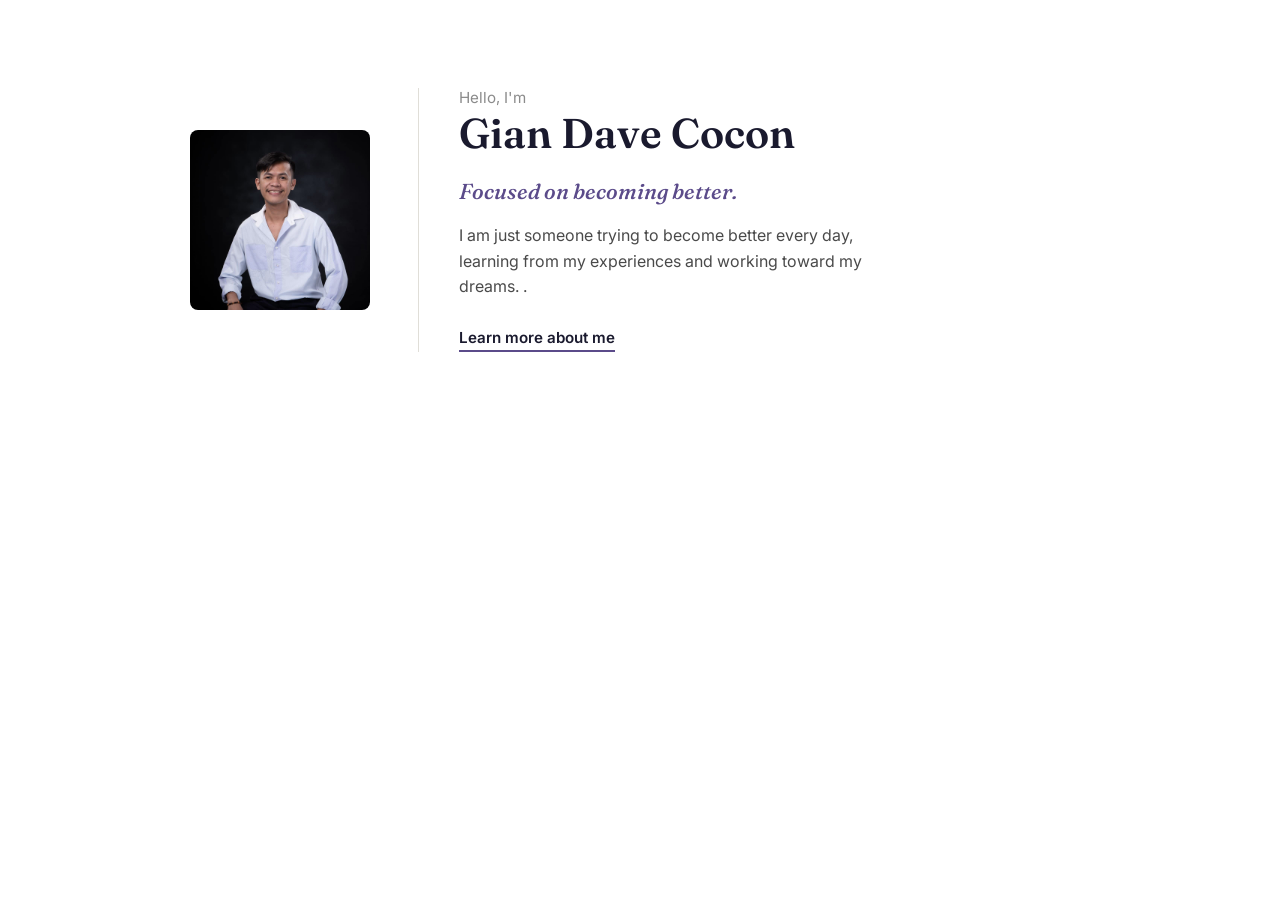
==== index.html @ 6f35afd5 "Add profile section with photo complete styling" ====
<!DOCTYPE html>
<html lang="en">
<head>
  <meta charset="UTF-8">
  <meta name="viewport" content="width=device-width, initial-scale=1.0">
  <title>My Portfolio</title>
  <link rel="stylesheet" href="style.css">
</head>
<body>

  <section class="profile-section">
    <div class="profile-media">
      <img src="images/profile.jpg" alt="Your Name" class="profile-photo">
    </div>
    <div class="profile-content">
      <p class="profile-eyebrow">Hello, I'm</p>
      <h1 class="profile-name">Gian Dave Cocon</h1>
      <p class="profile-tagline">Focused on becoming better.</p>
      <p class="profile-intro">I am just someone trying to become better every day, learning from my experiences and working toward my dreams.
.</p>
      <a href="#about" class="learn-more-btn">Learn more about me</a>
    </div>
  </section>

</body>
</html>
---- style.css ----
@import url('https://fonts.googleapis.com/css2?family=Fraunces:opsz,wght@9..144,500;9..144,600&family=Inter:wght@400;500;600&display=swap');

.profile-section {
  display: flex;
  align-items: center;
  gap: 48px;
  max-width: 900px;
  margin: 0 auto;
  padding: 80px 24px;
}

.profile-media {
.profile-media {
  flex-shrink: 0;
  position: relative;
  width: 180px;
  height: 180px;
}

.profile-photo {
  width: 180px;
  height: 180px;
  border-radius: 8px;
  object-fit: cover;
  filter: grayscale(15%);
  position: relative;
  z-index: 2;
  display: block;
}

.profile-media::after {
  content: "";
  position: absolute;
  top: 14px;
  left: 14px;
  width: 180px;
  height: 180px;
  border: 1.5px solid #5B4B8A;
  border-radius: 8px;
  z-index: 1;
}
}

.profile-content {
  border-left: 1px solid #E0DED8;
  padding-left: 40px;
}

.profile-eyebrow {
  font-family: 'Inter', sans-serif;
  font-size: 0.95rem;
  color: #8B8B8B;
  margin: 0 0 4px;
}

.profile-name {
  font-family: 'Fraunces', Georgia, serif;
  font-weight: 600;
  font-size: 2.6rem;
  line-height: 1.1;
  color: #1A1A2E;
  margin: 0 0 20px;
}

.profile-tagline {
  font-family: 'Fraunces', Georgia, serif;
  font-style: italic;
  font-weight: 500;
  font-size: 1.35rem;
  color: #5B4B8A;
  line-height: 1.4;
  margin: 0 0 16px;
  max-width: 420px;
}

.profile-intro {
  font-family: 'Inter', sans-serif;
  font-size: 1rem;
  color: #4A4A4A;
  line-height: 1.6;
  margin: 0 0 28px;
  max-width: 420px;
}

.learn-more-btn {
  display: inline-flex;
  align-items: center;
  font-family: 'Inter', sans-serif;
  font-weight: 600;
  font-size: 0.95rem;
  color: #1A1A2E;
  text-decoration: none;
  border-bottom: 2px solid #5B4B8A;
  padding-bottom: 3px;
  transition: color 0.2s ease, border-color 0.2s ease;
}

.learn-more-btn:hover {
  color: #5B4B8A;
}

@media (max-width: 600px) {
  .profile-section {
    flex-direction: column;
    text-align: left;
    padding: 60px 20px;
  }
  .profile-content {
    border-left: none;
    padding-left: 0;
    border-top: 1px solid #E0DED8;
    padding-top: 24px;
    margin-top: 16px;
  }
}
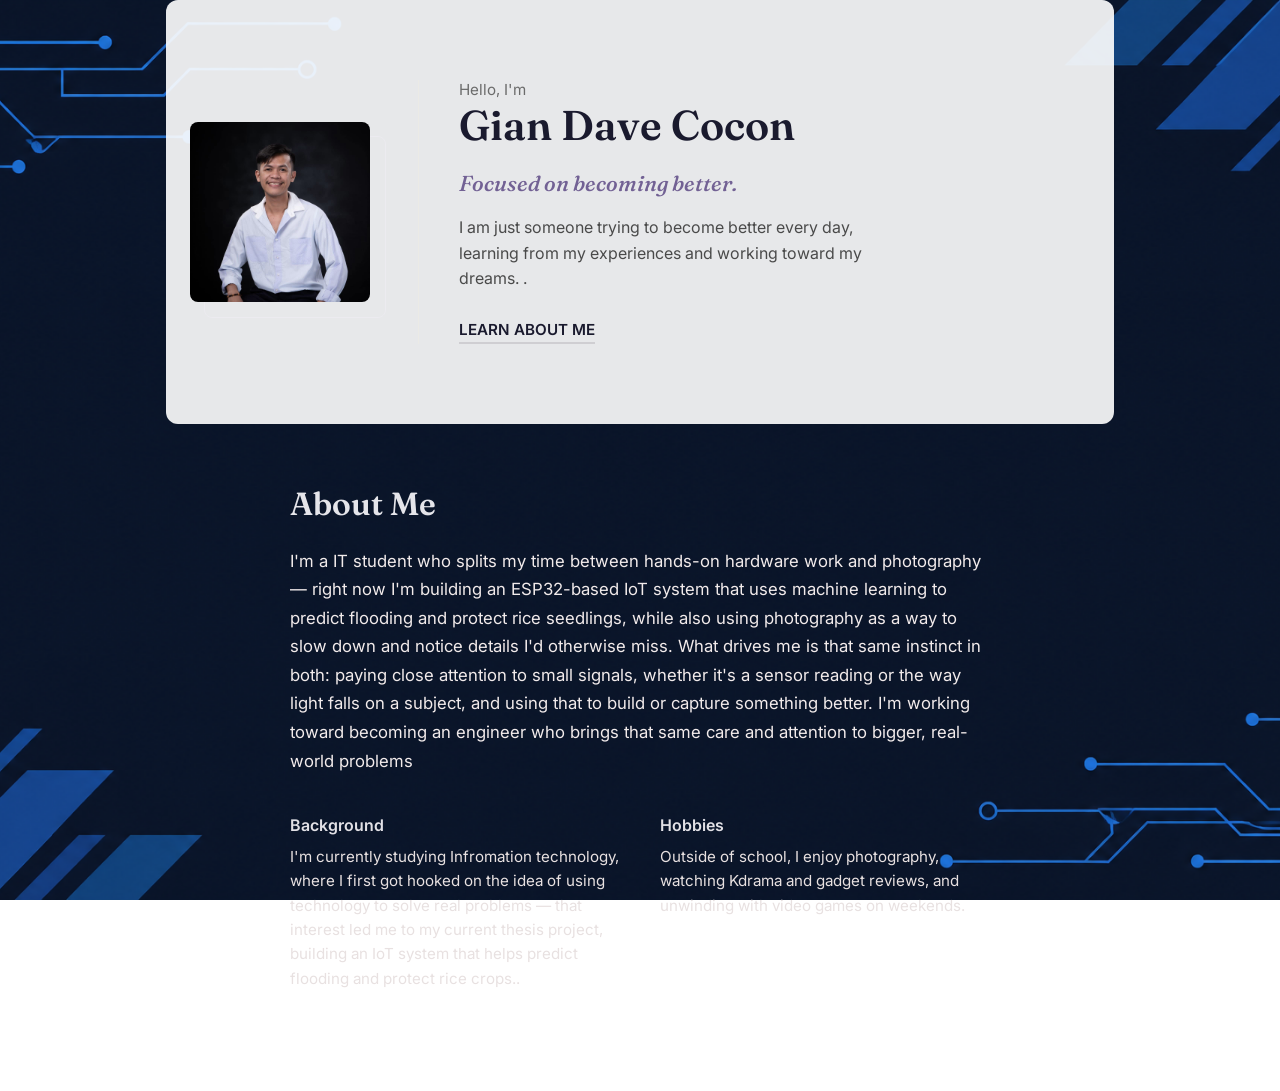
==== commit 3ec4f7ec: "Add About Me Section" ====
--- a/index.html
+++ b/index.html
@@ -18,9 +18,32 @@
       <p class="profile-tagline">Focused on becoming better.</p>
       <p class="profile-intro">I am just someone trying to become better every day, learning from my experiences and working toward my dreams.
 .</p>
-      <a href="#about" class="learn-more-btn">Learn more about me</a>
+      <a href="#about" class="learn-more-btn">LEARN ABOUT ME</a>
     </div>
   </section>
 
 </body>
+<section id="about" class="about-section">
+  <h2 class="about-heading">About Me</h2>
+
+  <p class="about-bio">
+   I'm a IT  student who splits my time between hands-on hardware work and photography — right now I'm building an ESP32-based IoT system that uses machine learning to predict flooding and protect rice seedlings, while also using photography as a way to slow down and notice details I'd otherwise miss. What drives me is that same instinct in both: paying close attention to small signals, whether it's a sensor reading or the way light falls on a subject, and using that to build or capture something better. I'm working toward becoming an engineer who brings that same care and attention to bigger, real-world problems
+  </p>
+
+  <div class="about-columns">
+    <div class="about-block">
+      <h3 class="about-subheading">Background</h3>
+      <p class="about-text">
+        I'm currently studying Infromation technology, where I first got hooked on the idea of using technology to solve real problems — that interest led me to my current thesis project, building an IoT system that helps predict flooding and protect rice crops..
+      </p>
+    </div>
+
+    <div class="about-block">
+      <h3 class="about-subheading">Hobbies</h3>
+      <p class="about-text">
+        Outside of school, I enjoy photography, watching Kdrama and gadget reviews, and unwinding with video games on weekends.
+      </p>
+    </div>
+  </div>
+</section>
 </html>
--- a/style.css
+++ b/style.css
@@ -1,4 +1,14 @@
 @import url('https://fonts.googleapis.com/css2?family=Fraunces:opsz,wght@9..144,500;9..144,600&family=Inter:wght@400;500;600&display=swap');
+
+body {
+  margin: 0;
+  min-height: 100vh;
+  background-image: url('images/background.jpg');
+  background-size: cover;
+  background-position: center;
+  background-repeat: no-repeat;
+  background-attachment: fixed;
+}
 
 .profile-section {
   display: flex;
@@ -7,9 +17,10 @@
   max-width: 900px;
   margin: 0 auto;
   padding: 80px 24px;
+  background-color: rgba(255, 255, 255, 0.9);
+  border-radius: 12px;
 }
 
-.profile-media {
 .profile-media {
   flex-shrink: 0;
   position: relative;
@@ -35,21 +46,20 @@
   left: 14px;
   width: 180px;
   height: 180px;
-  border: 1.5px solid #5B4B8A;
+  border: 1.5px solid #ecebf0;
   border-radius: 8px;
   z-index: 1;
 }
-}
 
 .profile-content {
-  border-left: 1px solid #E0DED8;
+  border-left: 1px solid #ebeae6;
   padding-left: 40px;
 }
 
 .profile-eyebrow {
   font-family: 'Inter', sans-serif;
   font-size: 0.95rem;
-  color: #8B8B8B;
+  color: #6B6B6B;
   margin: 0 0 4px;
 }
 
@@ -67,7 +77,7 @@
   font-style: italic;
   font-weight: 500;
   font-size: 1.35rem;
-  color: #5B4B8A;
+  color: #726194;
   line-height: 1.4;
   margin: 0 0 16px;
   max-width: 420px;
@@ -90,13 +100,60 @@
   font-size: 0.95rem;
   color: #1A1A2E;
   text-decoration: none;
-  border-bottom: 2px solid #5B4B8A;
+  border-bottom: 2px solid #cfced2;
   padding-bottom: 3px;
   transition: color 0.2s ease, border-color 0.2s ease;
 }
 
 .learn-more-btn:hover {
   color: #5B4B8A;
+}
+
+.about-section {
+  max-width: 700px;
+  margin: 0 auto;
+  padding: 60px 24px 100px;
+}
+
+.about-heading {
+  font-family: 'Fraunces', Georgia, serif;
+  font-weight: 600;
+  font-size: 2rem;
+  color: #e5e5ea;
+  margin: 0 0 24px;
+}
+
+.about-bio {
+  font-family: 'Inter', sans-serif;
+  font-size: 1.05rem;
+  line-height: 1.7;
+  color: #f2ebeb;
+  margin: 0 0 40px;
+}
+
+.about-columns {
+  display: flex;
+  gap: 40px;
+}
+
+.about-block {
+  flex: 1;
+}
+
+.about-subheading {
+  font-family: 'Inter', sans-serif;
+  font-weight: 600;
+  font-size: 1rem;
+  color: #e2e1e6;
+  margin: 0 0 10px;
+}
+
+.about-text {
+  font-family: 'Inter', sans-serif;
+  font-size: 0.95rem;
+  line-height: 1.6;
+  color: #e8e1e1;
+  margin: 0;
 }
 
 @media (max-width: 600px) {
@@ -112,4 +169,8 @@
     padding-top: 24px;
     margin-top: 16px;
   }
+  .about-columns {
+    flex-direction: column;
+    gap: 24px;
+  }
 }
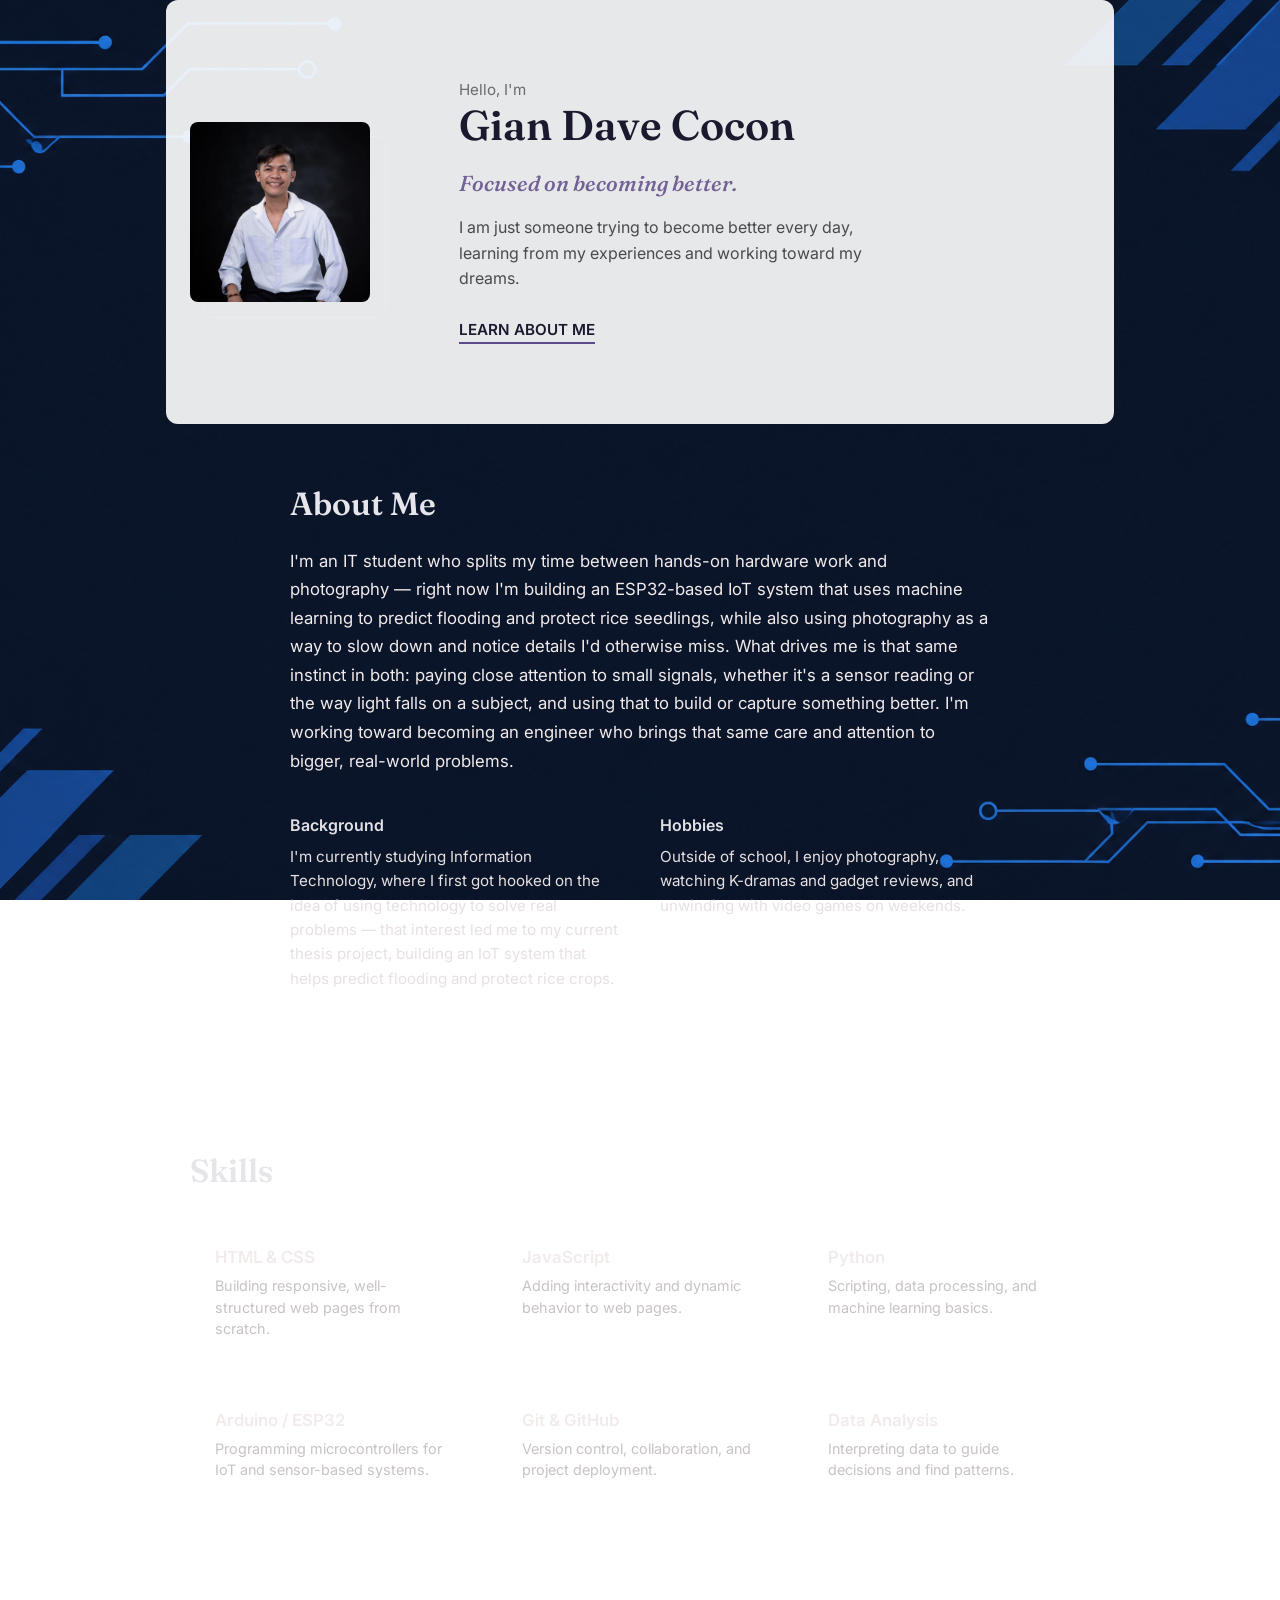
==== commit eafa383d: "Add Skills section with reusable card layout" ====
--- a/index.html
+++ b/index.html
@@ -16,34 +16,79 @@
       <p class="profile-eyebrow">Hello, I'm</p>
       <h1 class="profile-name">Gian Dave Cocon</h1>
       <p class="profile-tagline">Focused on becoming better.</p>
-      <p class="profile-intro">I am just someone trying to become better every day, learning from my experiences and working toward my dreams.
-.</p>
+      <p class="profile-intro">I am just someone trying to become better every day, learning from my experiences and working toward my dreams.</p>
       <a href="#about" class="learn-more-btn">LEARN ABOUT ME</a>
     </div>
   </section>
 
+  <section id="about" class="about-section">
+    <h2 class="about-heading">About Me</h2>
+
+    <p class="about-bio">
+      I'm an IT student who splits my time between hands-on hardware work and photography —
+      right now I'm building an ESP32-based IoT system that uses machine learning to predict
+      flooding and protect rice seedlings, while also using photography as a way to slow down
+      and notice details I'd otherwise miss. What drives me is that same instinct in both: paying
+      close attention to small signals, whether it's a sensor reading or the way light falls on
+      a subject, and using that to build or capture something better. I'm working toward becoming
+      an engineer who brings that same care and attention to bigger, real-world problems.
+    </p>
+
+    <div class="about-columns">
+      <div class="about-block">
+        <h3 class="about-subheading">Background</h3>
+        <p class="about-text">
+          I'm currently studying Information Technology, where I first got hooked on the idea
+          of using technology to solve real problems — that interest led me to my current thesis
+          project, building an IoT system that helps predict flooding and protect rice crops.
+        </p>
+      </div>
+
+      <div class="about-block">
+        <h3 class="about-subheading">Hobbies</h3>
+        <p class="about-text">
+          Outside of school, I enjoy photography, watching K-dramas and gadget reviews, and
+          unwinding with video games on weekends.
+        </p>
+      </div>
+    </div>
+  </section>
+
+  <section class="skills-section">
+    <h2 class="skills-heading">Skills</h2>
+
+    <div class="skills-grid">
+      <div class="skill-card">
+        <h3 class="skill-name">HTML & CSS</h3>
+        <p class="skill-desc">Building responsive, well-structured web pages from scratch.</p>
+      </div>
+
+      <div class="skill-card">
+        <h3 class="skill-name">JavaScript</h3>
+        <p class="skill-desc">Adding interactivity and dynamic behavior to web pages.</p>
+      </div>
+
+      <div class="skill-card">
+        <h3 class="skill-name">Python</h3>
+        <p class="skill-desc">Scripting, data processing, and machine learning basics.</p>
+      </div>
+
+      <div class="skill-card">
+        <h3 class="skill-name">Arduino / ESP32</h3>
+        <p class="skill-desc">Programming microcontrollers for IoT and sensor-based systems.</p>
+      </div>
+
+      <div class="skill-card">
+        <h3 class="skill-name">Git & GitHub</h3>
+        <p class="skill-desc">Version control, collaboration, and project deployment.</p>
+      </div>
+
+      <div class="skill-card">
+        <h3 class="skill-name">Data Analysis</h3>
+        <p class="skill-desc">Interpreting data to guide decisions and find patterns.</p>
+      </div>
+    </div>
+  </section>
+
 </body>
-<section id="about" class="about-section">
-  <h2 class="about-heading">About Me</h2>
-
-  <p class="about-bio">
-   I'm a IT  student who splits my time between hands-on hardware work and photography — right now I'm building an ESP32-based IoT system that uses machine learning to predict flooding and protect rice seedlings, while also using photography as a way to slow down and notice details I'd otherwise miss. What drives me is that same instinct in both: paying close attention to small signals, whether it's a sensor reading or the way light falls on a subject, and using that to build or capture something better. I'm working toward becoming an engineer who brings that same care and attention to bigger, real-world problems
-  </p>
-
-  <div class="about-columns">
-    <div class="about-block">
-      <h3 class="about-subheading">Background</h3>
-      <p class="about-text">
-        I'm currently studying Infromation technology, where I first got hooked on the idea of using technology to solve real problems — that interest led me to my current thesis project, building an IoT system that helps predict flooding and protect rice crops..
-      </p>
-    </div>
-
-    <div class="about-block">
-      <h3 class="about-subheading">Hobbies</h3>
-      <p class="about-text">
-        Outside of school, I enjoy photography, watching Kdrama and gadget reviews, and unwinding with video games on weekends.
-      </p>
-    </div>
-  </div>
-</section>
 </html>
--- a/style.css
+++ b/style.css
@@ -100,7 +100,7 @@
   font-size: 0.95rem;
   color: #1A1A2E;
   text-decoration: none;
-  border-bottom: 2px solid #cfced2;
+  border-bottom: 2px solid #5B4B8A;
   padding-bottom: 3px;
   transition: color 0.2s ease, border-color 0.2s ease;
 }
@@ -154,6 +154,61 @@
   line-height: 1.6;
   color: #e8e1e1;
   margin: 0;
+}
+
+.skills-section {
+  max-width: 900px;
+  margin: 0 auto;
+  padding: 60px 24px 100px;
+}
+
+.skills-heading {
+  font-family: 'Fraunces', Georgia, serif;
+  font-weight: 600;
+  font-size: 2rem;
+  color: #e5e5ea;
+  margin: 0 0 32px;
+}
+
+.skills-grid {
+  display: grid;
+  grid-template-columns: repeat(3, 1fr);
+  gap: 20px;
+}
+
+.skill-card {
+  background-color: rgba(255, 255, 255, 0.08);
+  border: 1px solid rgba(255, 255, 255, 0.15);
+  border-radius: 10px;
+  padding: 24px;
+  transition: transform 0.2s ease, border-color 0.2s ease;
+}
+
+.skill-card:hover {
+  transform: translateY(-4px);
+  border-color: #A99BD1;
+}
+
+.skill-name {
+  font-family: 'Inter', sans-serif;
+  font-weight: 600;
+  font-size: 1.05rem;
+  color: #f2ebeb;
+  margin: 0 0 8px;
+}
+
+.skill-desc {
+  font-family: 'Inter', sans-serif;
+  font-size: 0.9rem;
+  line-height: 1.5;
+  color: #c9c3c3;
+  margin: 0;
+}
+
+@media (max-width: 700px) {
+  .skills-grid {
+    grid-template-columns: repeat(2, 1fr);
+  }
 }
 
 @media (max-width: 600px) {
@@ -173,4 +228,10 @@
     flex-direction: column;
     gap: 24px;
   }
+}
+
+@media (max-width: 480px) {
+  .skills-grid {
+    grid-template-columns: 1fr;
+  }
 }
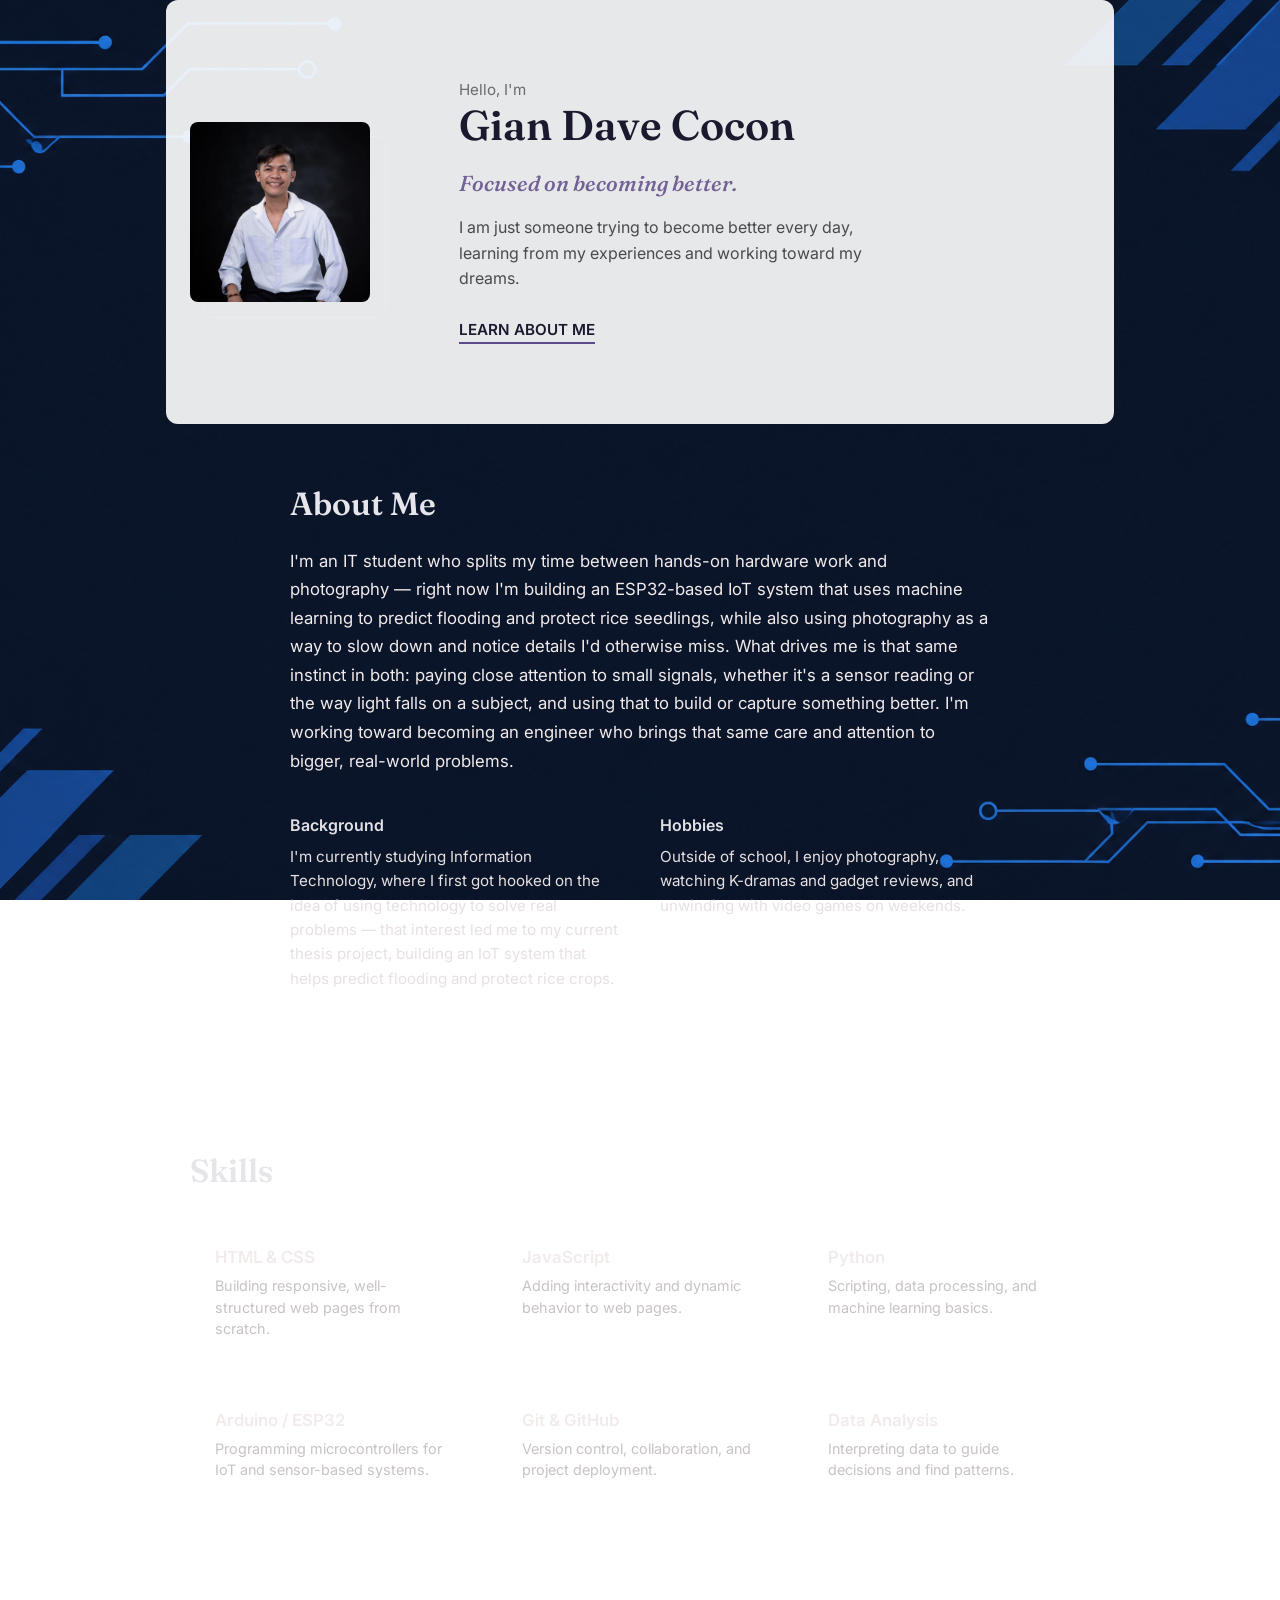
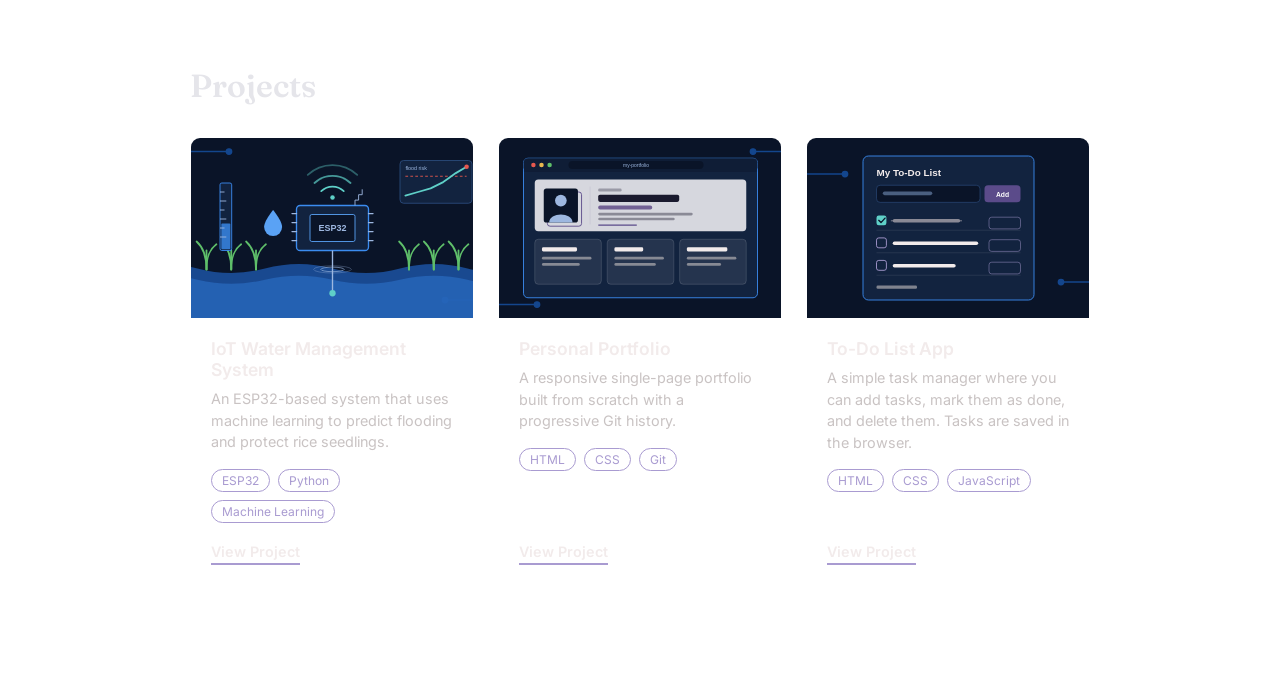
==== commit d9ec9645: "Add project showcase cards" ====
--- a/index.html
+++ b/index.html
@@ -90,5 +90,55 @@
     </div>
   </section>
 
+  <section id="projects" class="projects-section">
+  <h2 class="projects-heading">Projects</h2>
+
+  <div class="projects-grid">
+
+    <div class="project-card">
+         <img src="images/project1.svg" alt="IoT water management system" class="project-image">
+      <div class="project-body">
+        <h3 class="project-name">IoT Water Management System</h3>
+        <p class="project-desc">An ESP32-based system that uses machine learning to predict flooding and protect rice seedlings.</p>
+        <ul class="project-tech">
+          <li>ESP32</li>
+          <li>Python</li>
+          <li>Machine Learning</li>
+        </ul>
+        <a href="#" class="project-link">View Project</a>
+      </div>
+    </div>
+
+    <div class="project-card">
+         <img src="images/project2.svg" alt="Personal portfolio website" class="project-image">
+      <div class="project-body">
+        <h3 class="project-name">Personal Portfolio</h3>
+        <p class="project-desc">A responsive single-page portfolio built from scratch with a progressive Git history.</p>
+        <ul class="project-tech">
+          <li>HTML</li>
+          <li>CSS</li>
+          <li>Git</li>
+        </ul>
+        <a href="https://github.com/giandavecocon-ctrl/My-portfolio" class="project-link">View Project</a>
+      </div>
+    </div>
+
+    <div class="project-card">
+  <img src="images/project3.svg" alt="To-do list app" class="project-image">
+  <div class="project-body">
+    <h3 class="project-name">To-Do List App</h3>
+    <p class="project-desc">A simple task manager where you can add tasks, mark them as done, and delete them. Tasks are saved in the browser.</p>
+    <ul class="project-tech">
+      <li>HTML</li>
+      <li>CSS</li>
+      <li>JavaScript</li>
+    </ul>
+    <a href="todo.html" class="project-link">View Project</a>
+  </div>
+</div>
+
+  </div>
+</section>
+
 </body>
 </html>
--- a/style.css
+++ b/style.css
@@ -204,6 +204,105 @@
   color: #c9c3c3;
   margin: 0;
 }
+.projects-section {
+  max-width: 900px;
+  margin: 0 auto;
+  padding: 60px 24px 100px;
+}
+
+.projects-heading {
+  font-family: 'Fraunces', Georgia, serif;
+  font-weight: 600;
+  font-size: 2rem;
+  color: #e5e5ea;
+  margin: 0 0 32px;
+}
+
+.projects-grid {
+  display: flex;
+  flex-wrap: wrap;
+  gap: 24px;
+}
+
+.project-card {
+  flex: 1 1 260px;
+  display: flex;
+  flex-direction: column;
+  background-color: rgba(255, 255, 255, 0.08);
+  border: 1px solid rgba(255, 255, 255, 0.15);
+  border-radius: 10px;
+  overflow: hidden;
+  transition: transform 0.2s ease, border-color 0.2s ease;
+}
+
+.project-card:hover {
+  transform: translateY(-4px);
+  border-color: #A99BD1;
+}
+
+.project-image {
+  width: 100%;
+  height: 180px;
+  object-fit: cover;
+  display: block;
+}
+
+.project-body {
+  display: flex;
+  flex-direction: column;
+  flex: 1;
+  padding: 20px;
+}
+
+.project-name {
+  font-family: 'Inter', sans-serif;
+  font-weight: 600;
+  font-size: 1.1rem;
+  color: #f2ebeb;
+  margin: 0 0 8px;
+}
+
+.project-desc {
+  font-family: 'Inter', sans-serif;
+  font-size: 0.9rem;
+  line-height: 1.5;
+  color: #c9c3c3;
+  margin: 0 0 16px;
+}
+
+.project-tech {
+  display: flex;
+  flex-wrap: wrap;
+  gap: 8px;
+  list-style: none;
+  padding: 0;
+  margin: 0 0 20px;
+}
+
+.project-tech li {
+  font-family: 'Inter', sans-serif;
+  font-size: 0.75rem;
+  color: #A99BD1;
+  border: 1px solid #A99BD1;
+  border-radius: 999px;
+  padding: 3px 10px;
+}
+
+.project-link {
+  margin-top: auto;
+  align-self: flex-start;
+  font-family: 'Inter', sans-serif;
+  font-weight: 600;
+  font-size: 0.9rem;
+  color: #f2ebeb;
+  text-decoration: none;
+  border-bottom: 2px solid #A99BD1;
+  padding-bottom: 3px;
+}
+
+.project-link:hover {
+  color: #A99BD1;
+}
 
 @media (max-width: 700px) {
   .skills-grid {
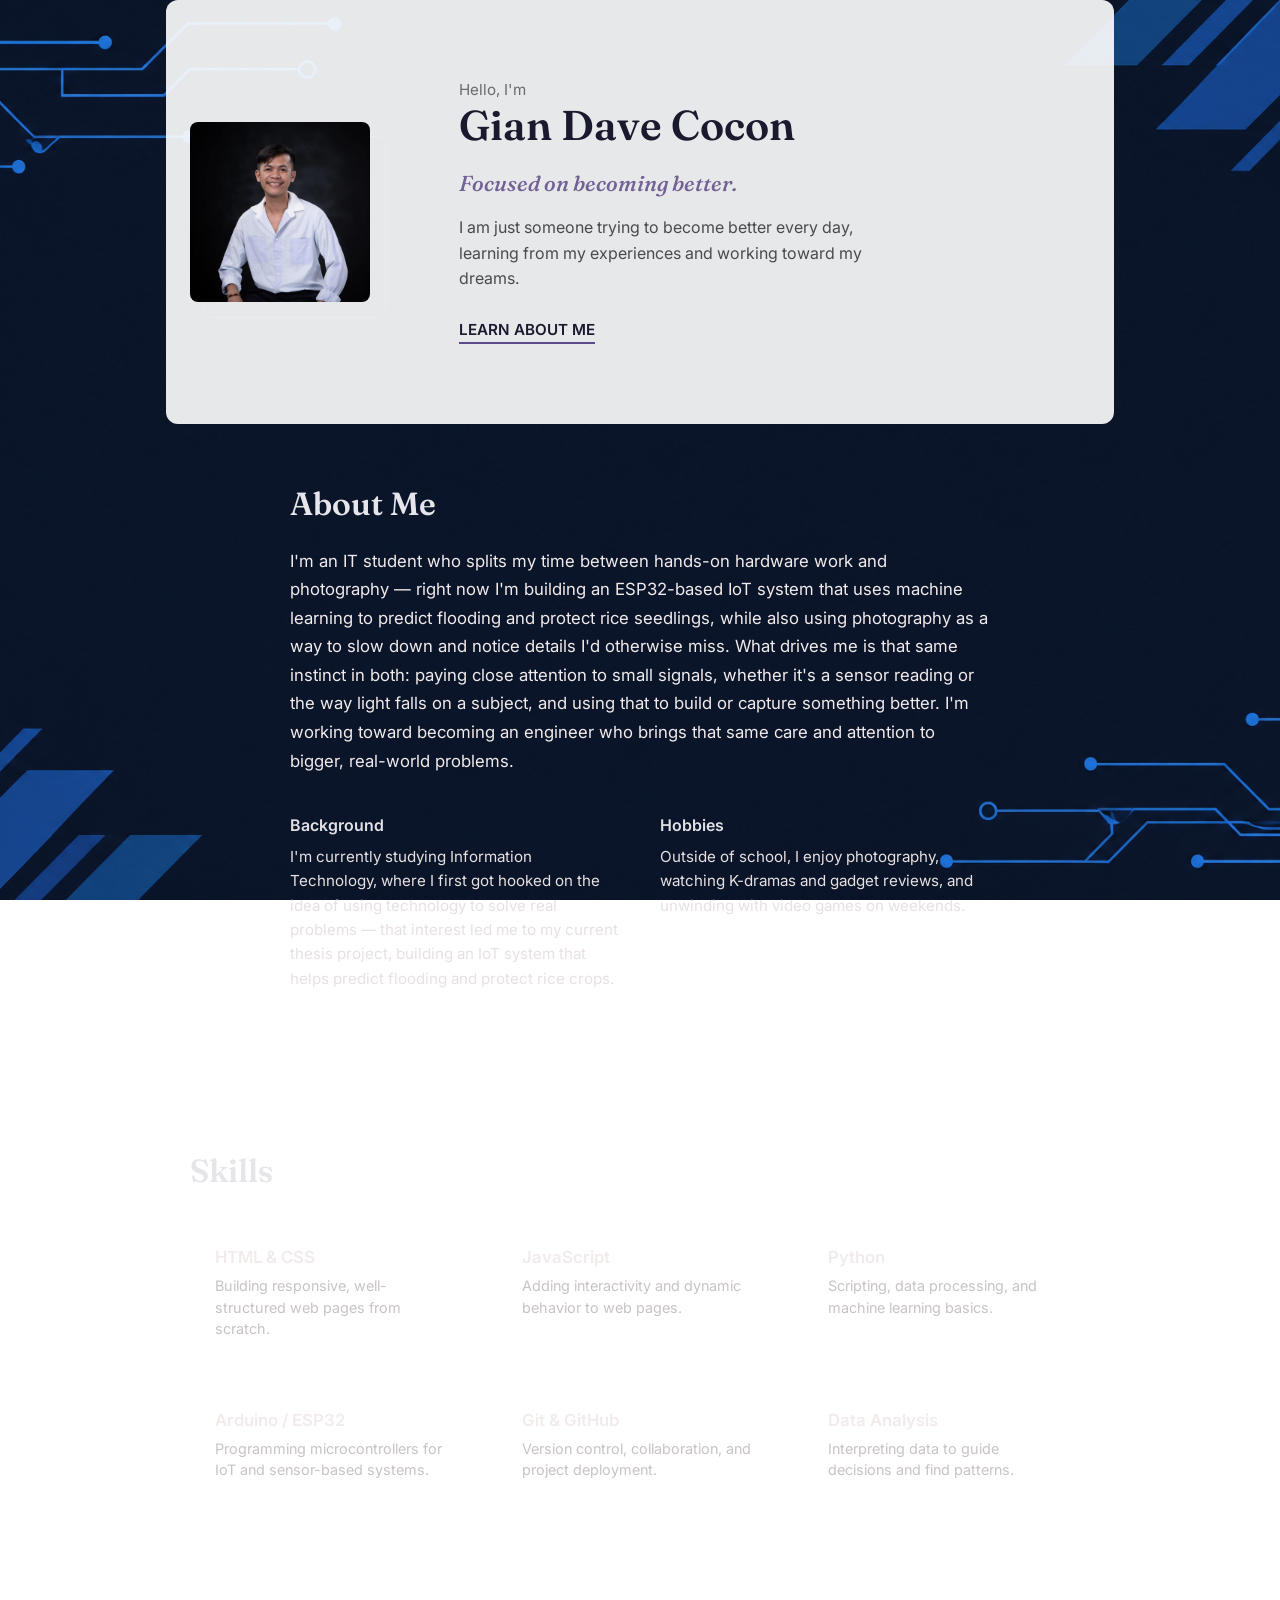
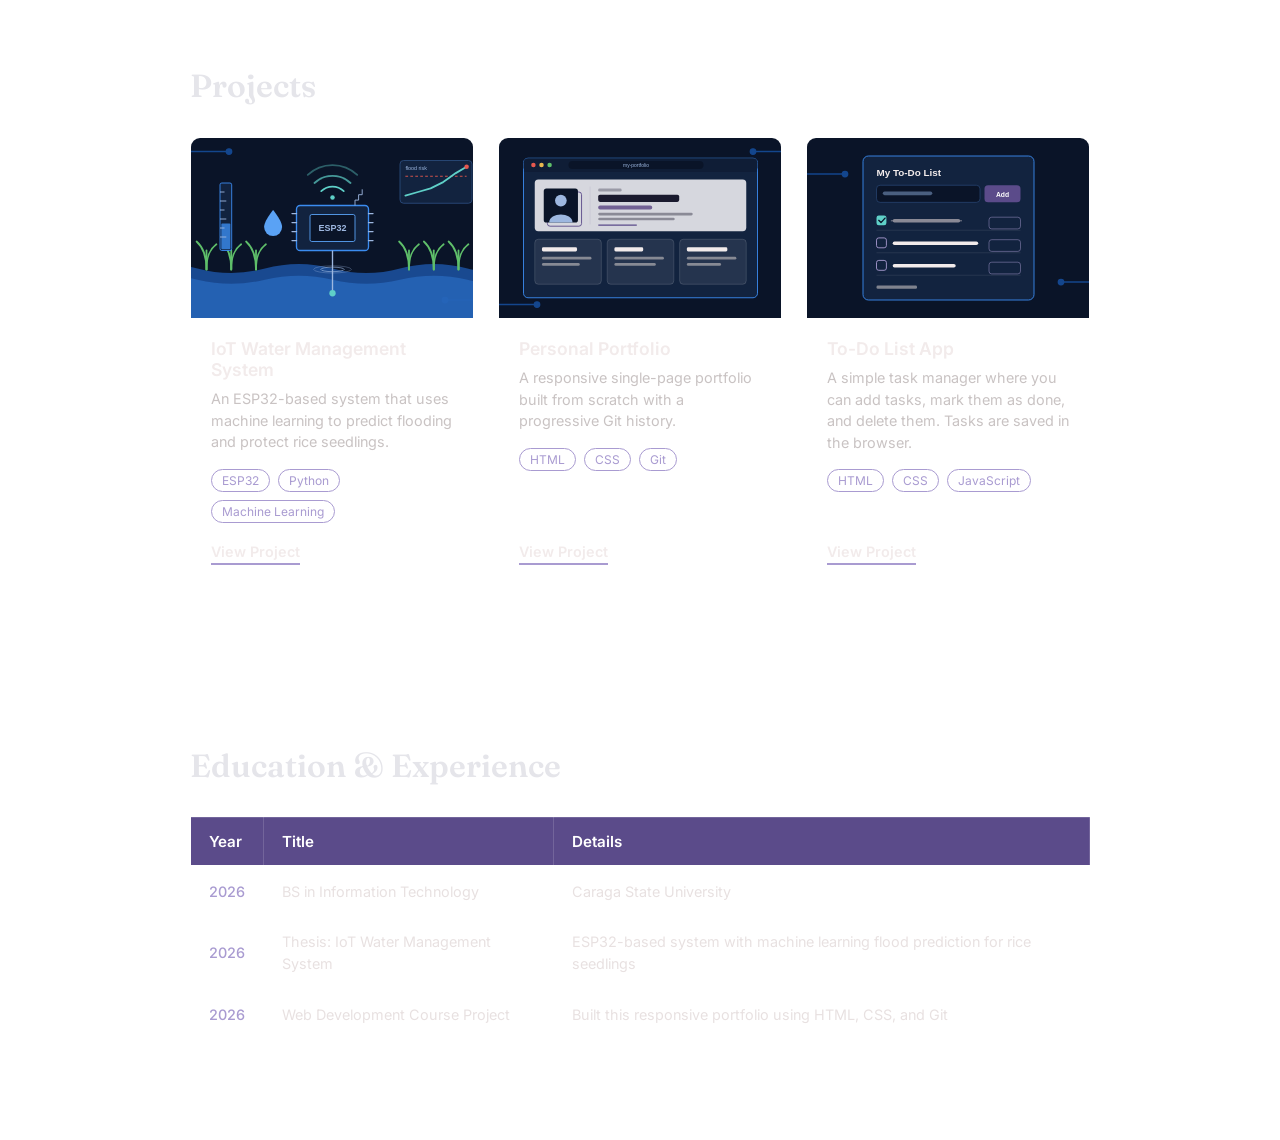
==== commit ee8e67cf: "Add education and experience table" ====
--- a/index.html
+++ b/index.html
@@ -139,6 +139,39 @@
 
   </div>
 </section>
+<section id="education" class="education-section">
+  <h2 class="education-heading">Education &amp; Experience</h2>
+
+  <div class="table-wrap">
+    <table class="edu-table">
+      <caption class="sr-only">My education and experience</caption>
+      <thead>
+        <tr>
+          <th scope="col">Year</th>
+          <th scope="col">Title</th>
+          <th scope="col">Details</th>
+        </tr>
+      </thead>
+      <tbody>
+        <tr>
+          <td>2026 </td>
+          <td>BS in Information Technology</td>
+          <td>Caraga State University</td>
+        </tr>
+        <tr>
+          <td>2026</td>
+          <td>Thesis: IoT Water Management System</td>
+          <td>ESP32-based system with machine learning flood prediction for rice seedlings</td>
+        </tr>
+        <tr>
+          <td>2026</td>
+          <td>Web Development Course Project</td>
+          <td>Built this responsive portfolio using HTML, CSS, and Git</td>
+        </tr>
+      </tbody>
+    </table>
+  </div>
+</section>
 
 </body>
 </html>
--- a/style.css
+++ b/style.css
@@ -303,6 +303,68 @@
 .project-link:hover {
   color: #A99BD1;
 }
+.education-section {
+  max-width: 900px;
+  margin: 0 auto;
+  padding: 60px 24px 100px;
+}
+
+.education-heading {
+  font-family: 'Fraunces', Georgia, serif;
+  font-weight: 600;
+  font-size: 2rem;
+  color: #e5e5ea;
+  margin: 0 0 32px;
+}
+
+.table-wrap {
+  overflow-x: auto;
+}
+
+.edu-table {
+  width: 100%;
+  border-collapse: collapse;
+  font-family: 'Inter', sans-serif;
+  background-color: rgba(255, 255, 255, 0.08);
+}
+
+.edu-table th,
+.edu-table td {
+  padding: 14px 18px;
+  text-align: left;
+  border: 1px solid rgba(255, 255, 255, 0.15);
+}
+
+.edu-table th {
+  background-color: #5B4B8A;
+  color: #ffffff;
+  font-weight: 600;
+  font-size: 0.95rem;
+}
+
+.edu-table td {
+  color: #e8e1e1;
+  font-size: 0.9rem;
+  line-height: 1.5;
+}
+
+.edu-table td:first-child {
+  white-space: nowrap;
+  color: #A99BD1;
+  font-weight: 500;
+}
+
+.edu-table tbody tr:hover {
+  background-color: rgba(255, 255, 255, 0.06);
+}
+
+.sr-only {
+  position: absolute;
+  width: 1px;
+  height: 1px;
+  overflow: hidden;
+  clip: rect(0 0 0 0);
+}
 
 @media (max-width: 700px) {
   .skills-grid {
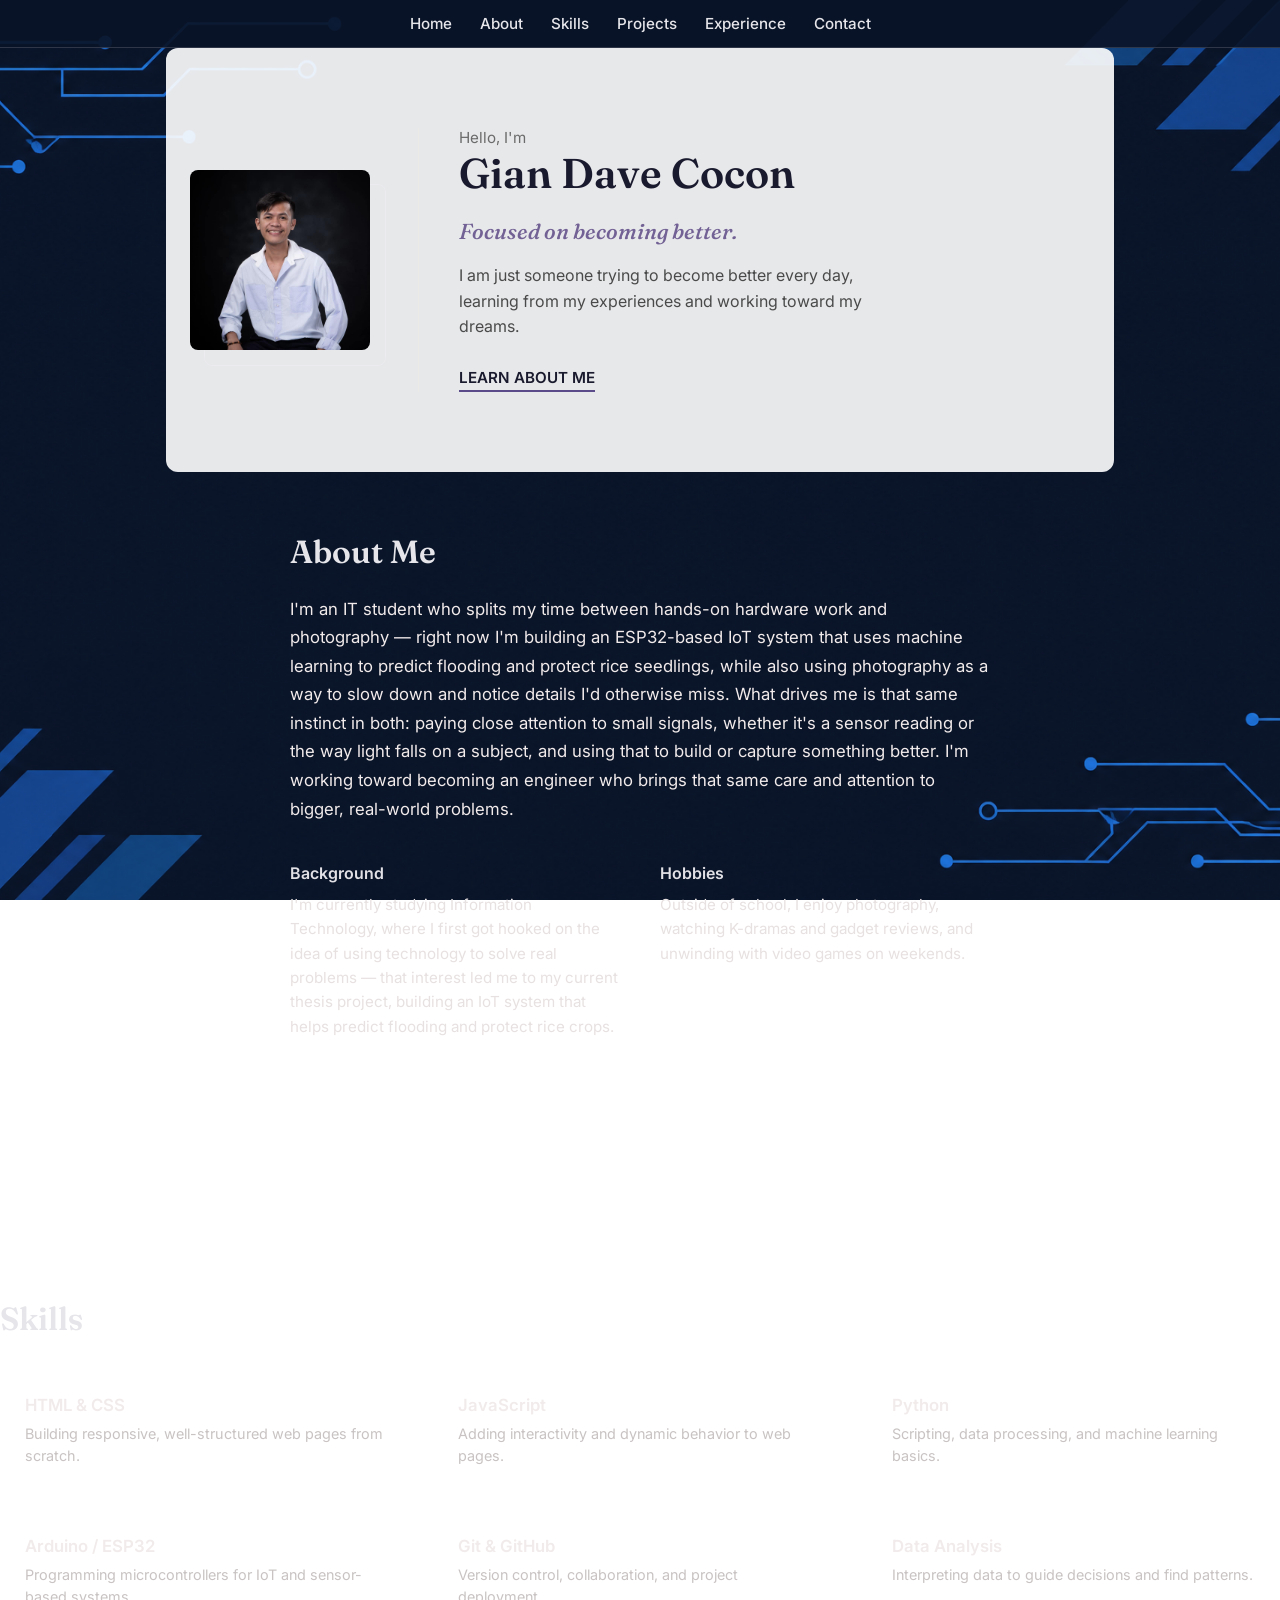
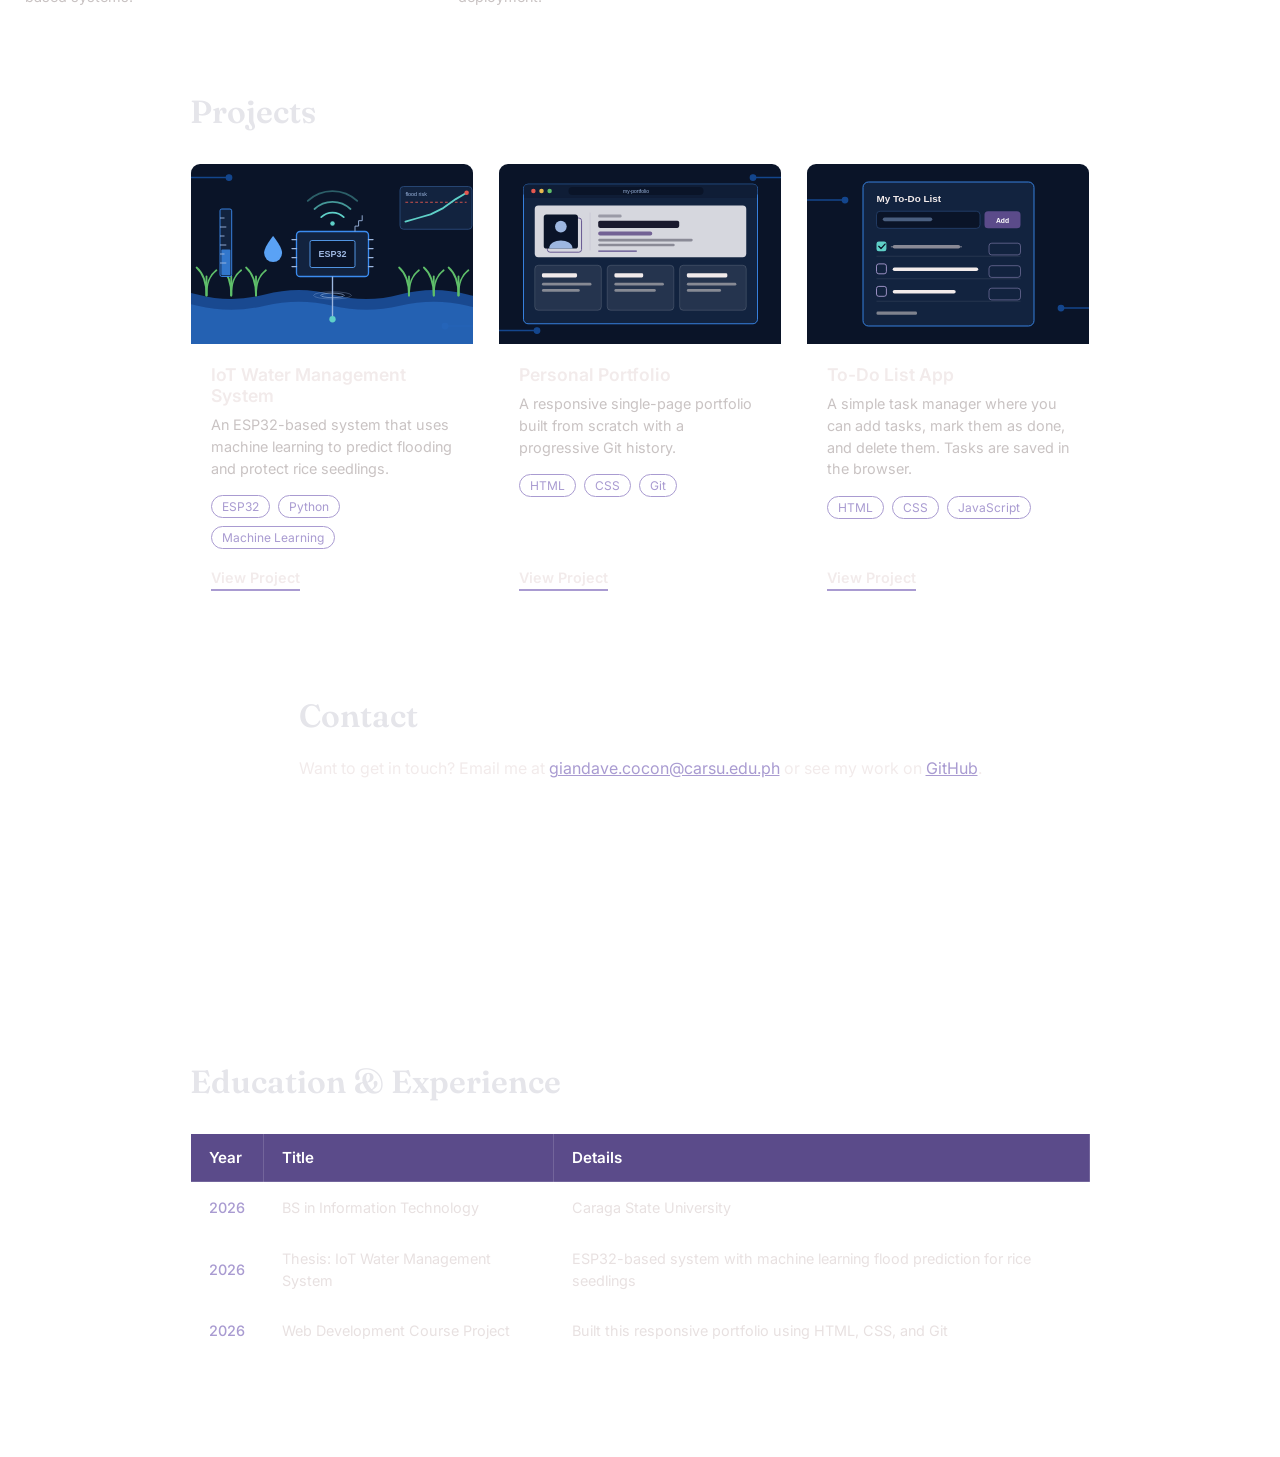
==== commit 6167dd46: "Add portfolio navigation" ====
--- a/index.html
+++ b/index.html
@@ -7,10 +7,20 @@
   <link rel="stylesheet" href="style.css">
 </head>
 <body>
+  <nav class="main-nav">
+    <ul class="nav-links">
+      <li><a href="#home">Home</a></li>
+      <li><a href="#about">About</a></li>
+      <li><a href="#skills">Skills</a></li>
+      <li><a href="#projects">Projects</a></li>
+      <li><a href="#education">Experience</a></li>
+      <li><a href="#contact">Contact</a></li>
+    </ul>
+  </nav>
 
-  <section class="profile-section">
+  <section id="home" class="profile-section">
     <div class="profile-media">
-      <img src="images/profile.jpg" alt="Your Name" class="profile-photo">
+      <img src="images/profile.jpg" alt="Gian Dave Cocon" class="profile-photo">
     </div>
     <div class="profile-content">
       <p class="profile-eyebrow">Hello, I'm</p>
@@ -19,6 +29,7 @@
       <p class="profile-intro">I am just someone trying to become better every day, learning from my experiences and working toward my dreams.</p>
       <a href="#about" class="learn-more-btn">LEARN ABOUT ME</a>
     </div>
+  </section>
   </section>
 
   <section id="about" class="about-section">
@@ -54,7 +65,7 @@
     </div>
   </section>
 
-  <section class="skills-section">
+     <section id="skills" class="skills-section"></section>
     <h2 class="skills-heading">Skills</h2>
 
     <div class="skills-grid">
@@ -136,6 +147,15 @@
     <a href="todo.html" class="project-link">View Project</a>
   </div>
 </div>
+<section id="contact" class="contact-section">
+  <h2 class="contact-heading">Contact</h2>
+  <p class="contact-text">
+    Want to get in touch? Email me at
+    <a href="mailto:giandave.cocon@carsu.edu.ph" class="contact-link">giandave.cocon@carsu.edu.ph</a>
+    or see my work on
+    <a href="https://github.com/giandavecocon-ctrl" class="contact-link">GitHub</a>.
+  </p>
+</section>
 
   </div>
 </section>
--- a/style.css
+++ b/style.css
@@ -364,6 +364,74 @@
   height: 1px;
   overflow: hidden;
   clip: rect(0 0 0 0);
+}
+html {
+  scroll-behavior: smooth;
+}
+
+.main-nav {
+  position: sticky;
+  top: 0;
+  z-index: 100;
+  background-color: rgba(10, 20, 40, 0.92);
+  border-bottom: 1px solid rgba(255, 255, 255, 0.15);
+}
+
+.nav-links {
+  display: flex;
+  flex-wrap: wrap;
+  justify-content: center;
+  gap: 8px 28px;
+  list-style: none;
+  max-width: 900px;
+  margin: 0 auto;
+  padding: 14px 24px;
+}
+
+.nav-links a {
+  font-family: 'Inter', sans-serif;
+  font-size: 0.95rem;
+  font-weight: 500;
+  color: #e5e5ea;
+  text-decoration: none;
+  padding-bottom: 4px;
+  border-bottom: 2px solid transparent;
+  transition: color 0.2s ease, border-color 0.2s ease;
+}
+
+.nav-links a:hover {
+  color: #A99BD1;
+  border-bottom-color: #A99BD1;
+}
+
+section[id] {
+  scroll-margin-top: 70px;
+}
+
+.contact-section {
+  max-width: 700px;
+  margin: 0 auto;
+  padding: 60px 24px 120px;
+}
+
+.contact-heading {
+  font-family: 'Fraunces', Georgia, serif;
+  font-weight: 600;
+  font-size: 2rem;
+  color: #e5e5ea;
+  margin: 0 0 20px;
+}
+
+.contact-text {
+  font-family: 'Inter', sans-serif;
+  font-size: 1rem;
+  line-height: 1.7;
+  color: #f2ebeb;
+  margin: 0;
+}
+
+.contact-link {
+  color: #A99BD1;
 }
 
 @media (max-width: 700px) {
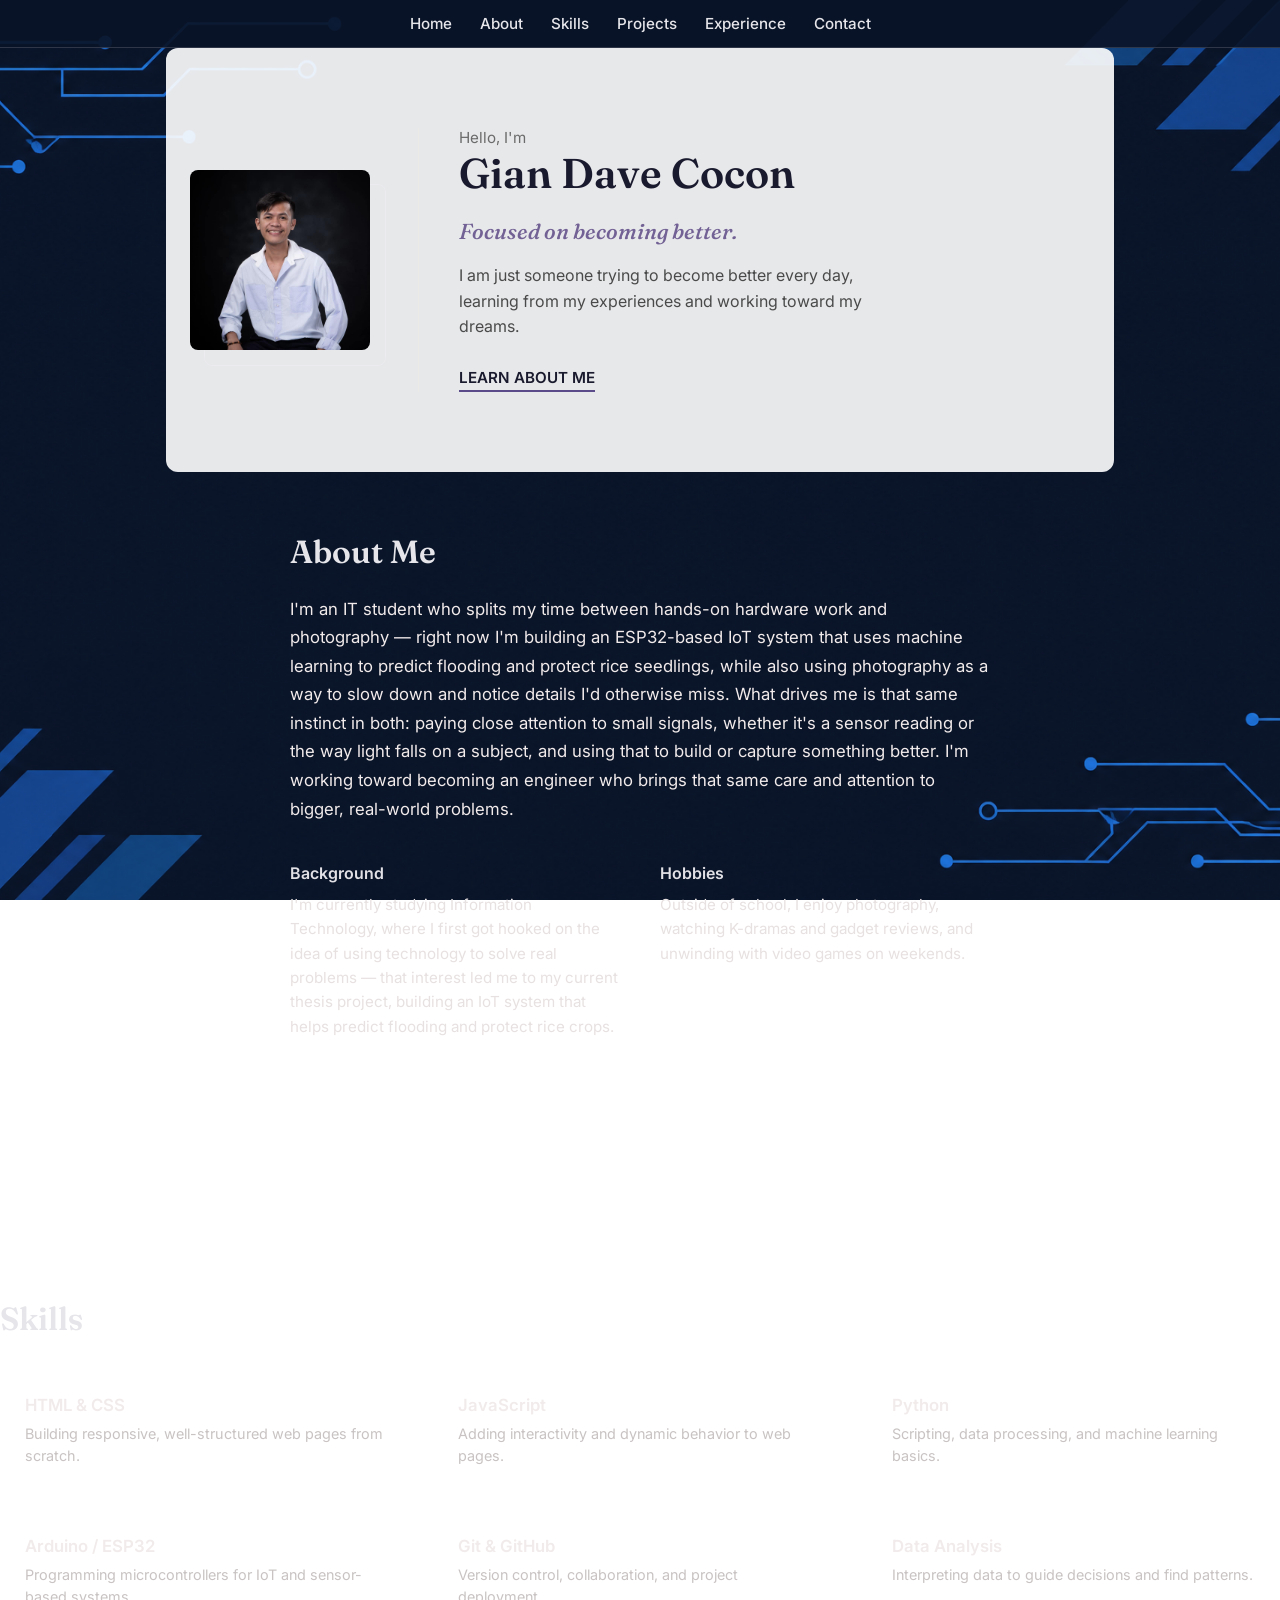
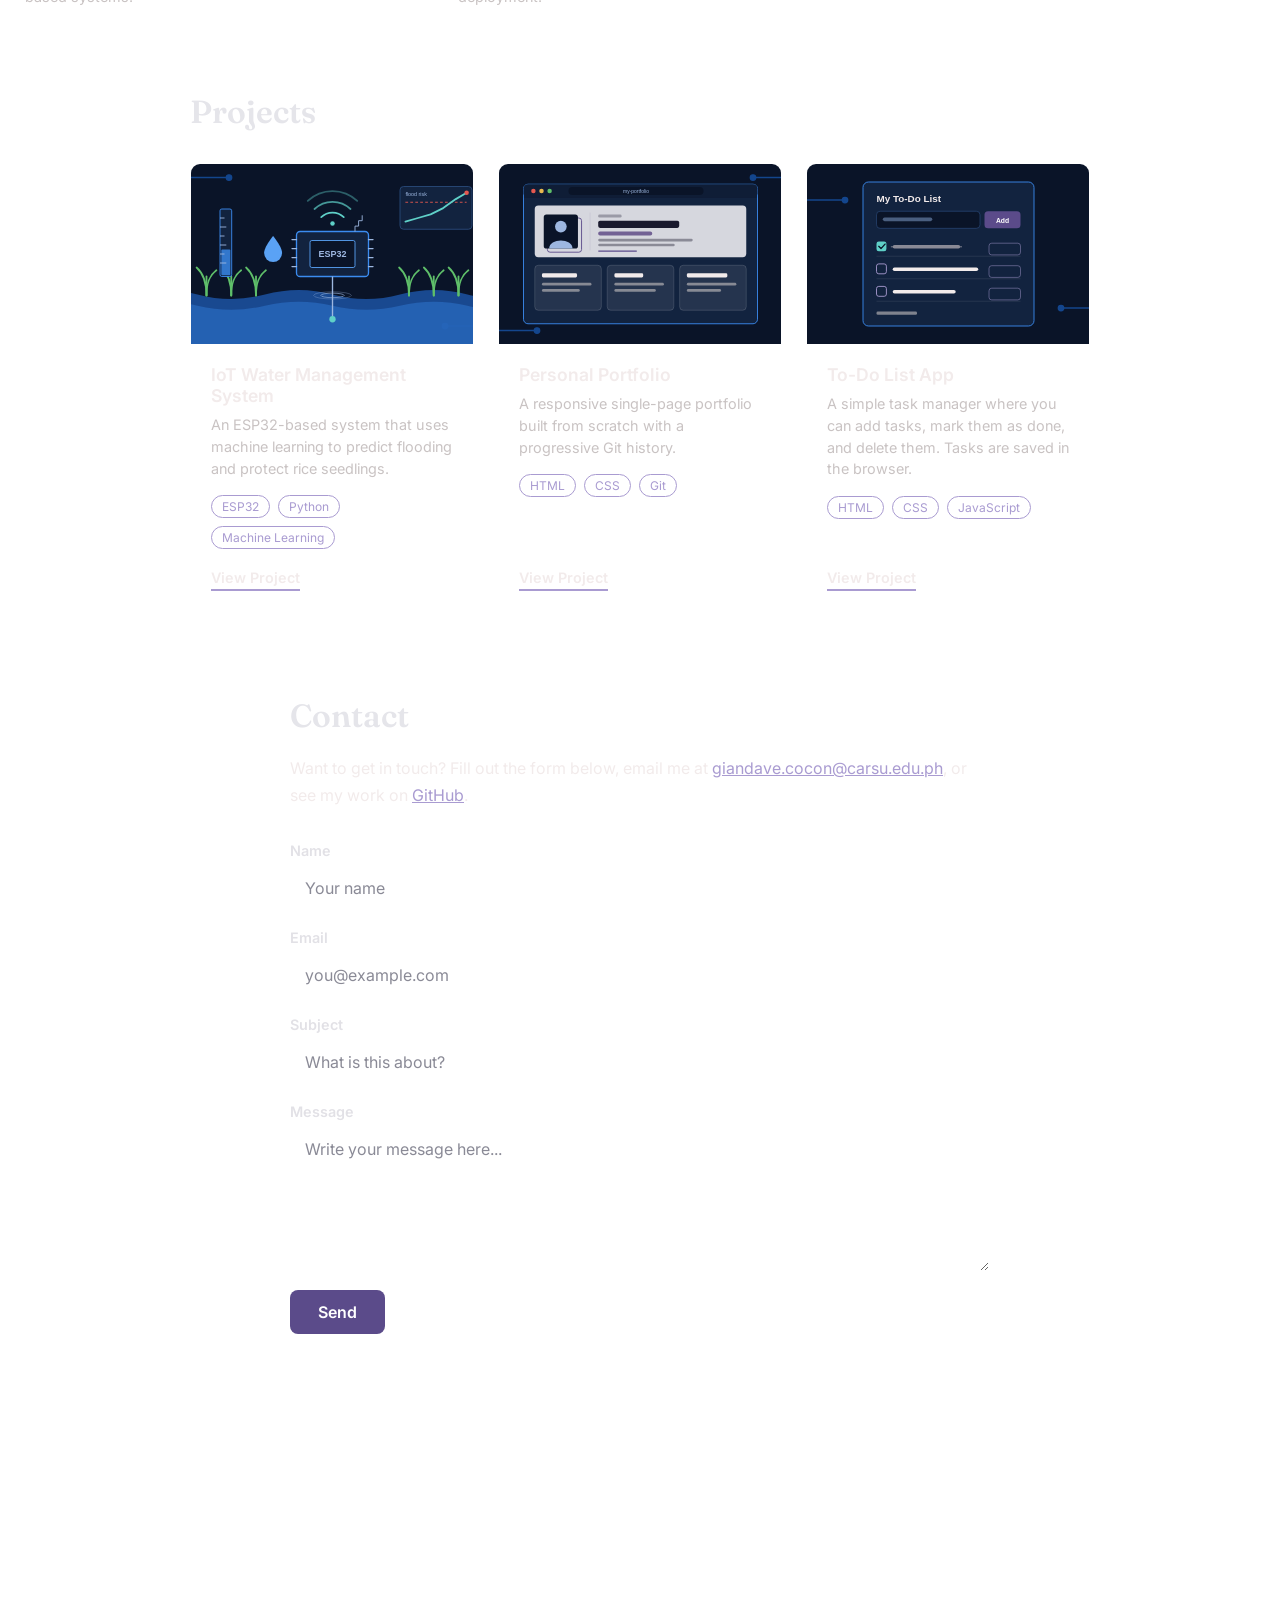
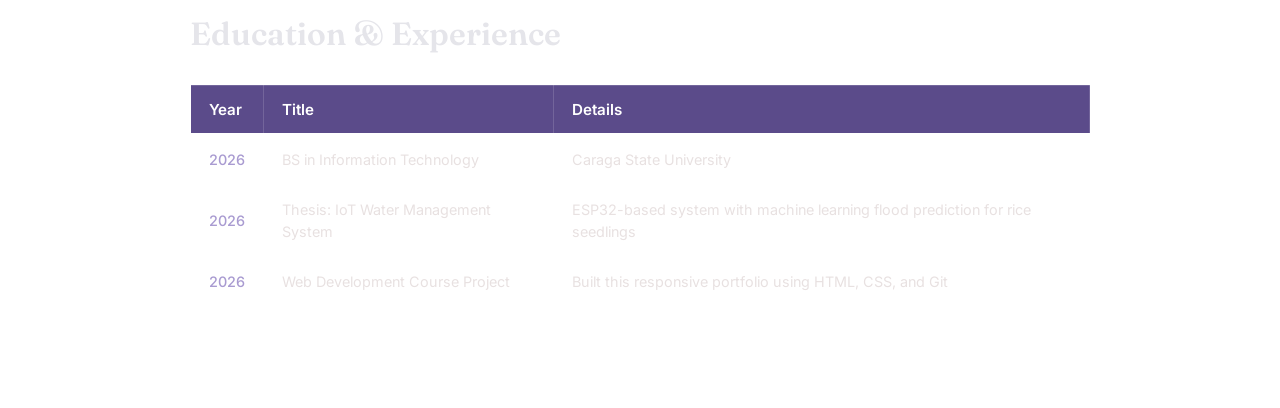
==== commit 9e4c119f: "Add contact form" ====
--- a/index.html
+++ b/index.html
@@ -150,11 +150,35 @@
 <section id="contact" class="contact-section">
   <h2 class="contact-heading">Contact</h2>
   <p class="contact-text">
-    Want to get in touch? Email me at
-    <a href="mailto:giandave.cocon@carsu.edu.ph" class="contact-link">giandave.cocon@carsu.edu.ph</a>
+    Want to get in touch? Fill out the form below, email me at
+    <a href="mailto:giandave.cocon@carsu.edu.ph" class="contact-link">giandave.cocon@carsu.edu.ph</a>,
     or see my work on
     <a href="https://github.com/giandavecocon-ctrl" class="contact-link">GitHub</a>.
   </p>
+
+  <form class="contact-form" action="mailto:giandave.cocon@carsu.edu.ph" method="post" enctype="text/plain">
+    <div class="form-group">
+      <label for="name">Name</label>
+      <input type="text" id="name" name="name" placeholder="Your name" required>
+    </div>
+
+    <div class="form-group">
+      <label for="email">Email</label>
+      <input type="email" id="email" name="email" placeholder="you@example.com" required>
+    </div>
+
+    <div class="form-group">
+      <label for="subject">Subject</label>
+      <input type="text" id="subject" name="subject" placeholder="What is this about?" required>
+    </div>
+
+    <div class="form-group">
+      <label for="message">Message</label>
+      <textarea id="message" name="message" rows="6" placeholder="Write your message here..." required></textarea>
+    </div>
+
+    <button type="submit" class="send-btn">Send</button>
+  </form>
 </section>
 
   </div>
--- a/style.css
+++ b/style.css
@@ -432,6 +432,126 @@
 
 .contact-link {
   color: #A99BD1;
+}
+.contact-form {
+  display: flex;
+  flex-direction: column;
+  gap: 18px;
+  margin-top: 32px;
+}
+
+.form-group {
+  display: flex;
+  flex-direction: column;
+  gap: 6px;
+}
+
+.form-group label {
+  font-family: 'Inter', sans-serif;
+  font-size: 0.9rem;
+  font-weight: 600;
+  color: #e2e1e6;
+}
+
+.form-group input,
+.form-group textarea {
+  font-family: 'Inter', sans-serif;
+  font-size: 1rem;
+  color: #f2ebeb;
+  background-color: rgba(255, 255, 255, 0.08);
+  border: 1px solid rgba(255, 255, 255, 0.2);
+  border-radius: 8px;
+  padding: 12px 14px;
+  resize: vertical;
+}
+
+.form-group input::placeholder,
+.form-group textarea::placeholder {
+  color: #8a8a96;
+}
+
+.form-group input:focus,
+.form-group textarea:focus {
+  outline: none;
+  border-color: #A99BD1;
+}
+
+.send-btn {
+  align-self: flex-start;
+  font-family: 'Inter', sans-serif;
+  font-size: 1rem;
+  font-weight: 600;
+  color: #ffffff;
+  background-color: #5B4B8A;
+  border: none;
+  border-radius: 8px;
+  padding: 12px 28px;
+  cursor: pointer;
+  transition: background-color 0.2s ease;
+}
+
+.send-btn:hover {
+  background-color: #726194;
+}
+.contact-form {
+  display: flex;
+  flex-direction: column;
+  gap: 18px;
+  margin-top: 32px;
+}
+
+.form-group {
+  display: flex;
+  flex-direction: column;
+  gap: 6px;
+}
+
+.form-group label {
+  font-family: 'Inter', sans-serif;
+  font-size: 0.9rem;
+  font-weight: 600;
+  color: #e2e1e6;
+}
+
+.form-group input,
+.form-group textarea {
+  font-family: 'Inter', sans-serif;
+  font-size: 1rem;
+  color: #f2ebeb;
+  background-color: rgba(255, 255, 255, 0.08);
+  border: 1px solid rgba(255, 255, 255, 0.2);
+  border-radius: 8px;
+  padding: 12px 14px;
+  resize: vertical;
+}
+
+.form-group input::placeholder,
+.form-group textarea::placeholder {
+  color: #8a8a96;
+}
+
+.form-group input:focus,
+.form-group textarea:focus {
+  outline: none;
+  border-color: #A99BD1;
+}
+
+.send-btn {
+  align-self: flex-start;
+  font-family: 'Inter', sans-serif;
+  font-size: 1rem;
+  font-weight: 600;
+  color: #ffffff;
+  background-color: #5B4B8A;
+  border: none;
+  border-radius: 8px;
+  padding: 12px 28px;
+  cursor: pointer;
+  transition: background-color 0.2s ease;
+}
+
+.send-btn:hover {
+  background-color: #726194;
 }
 
 @media (max-width: 700px) {
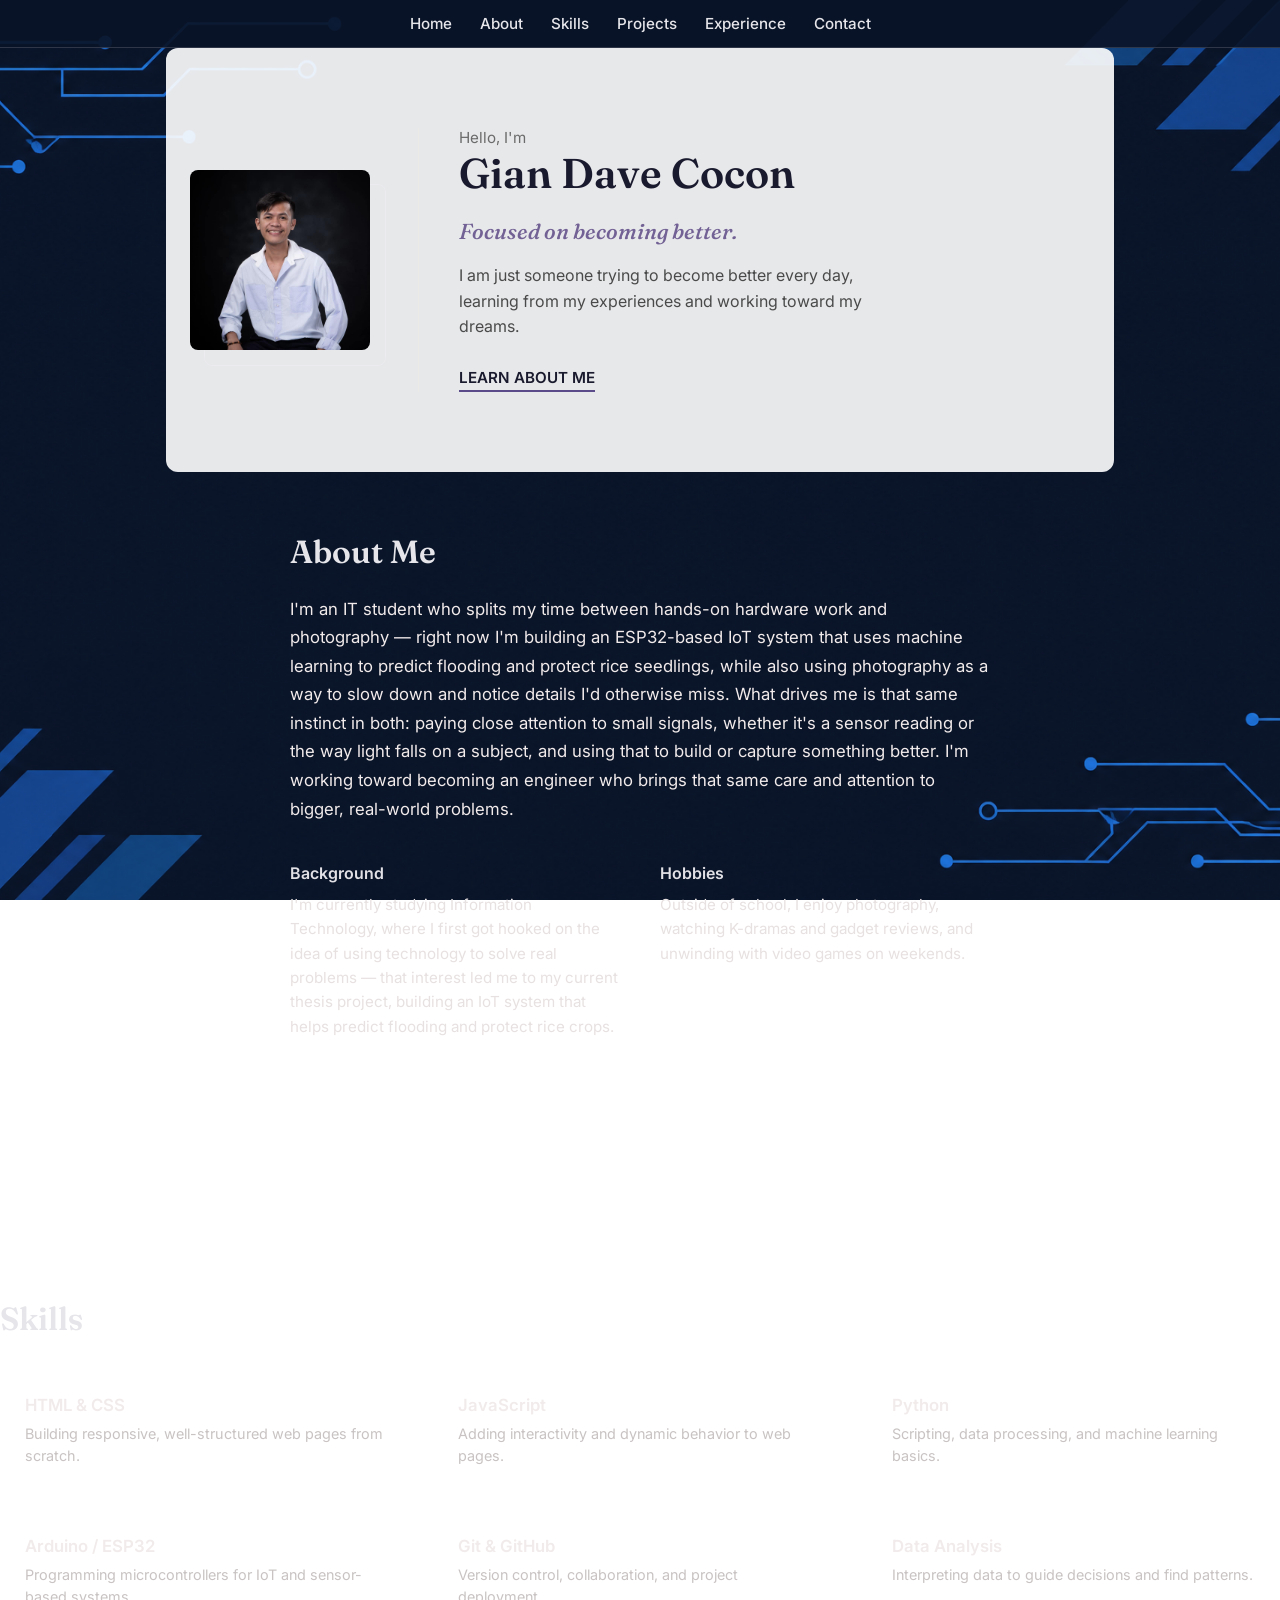
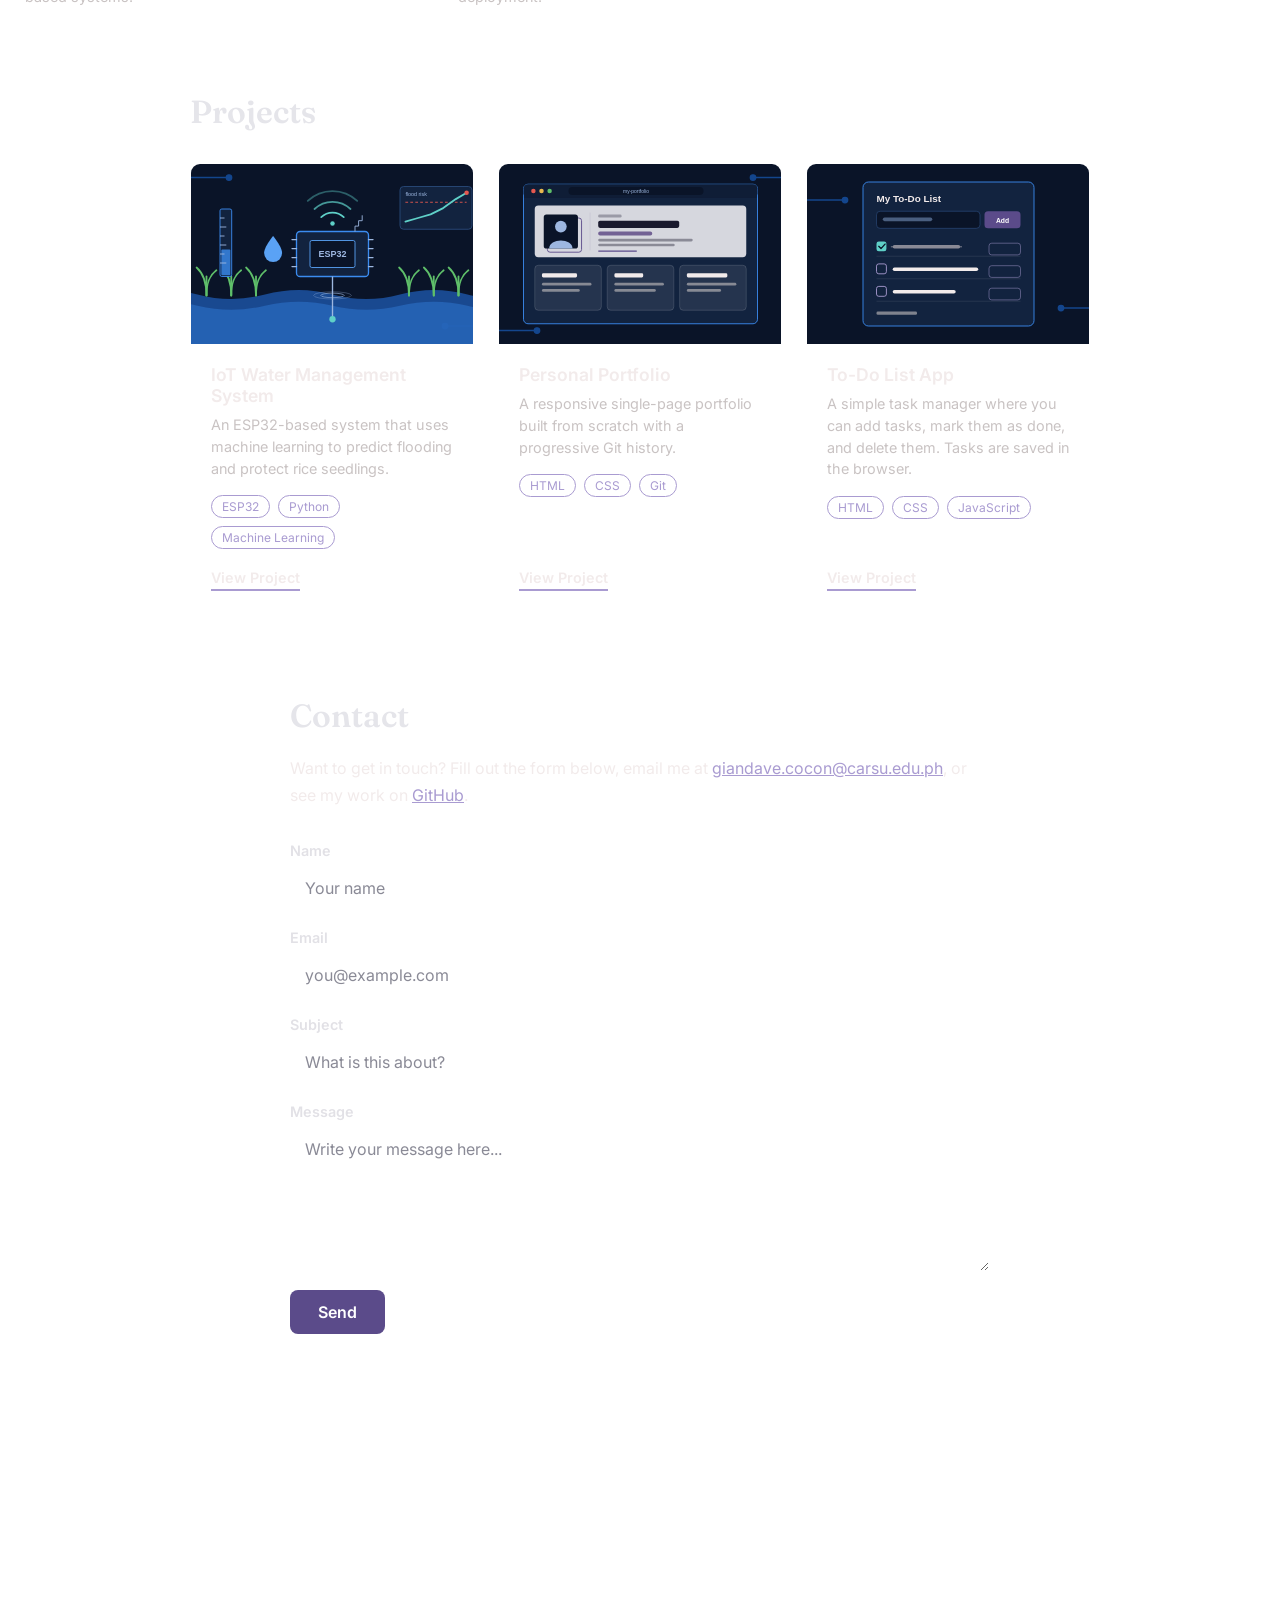
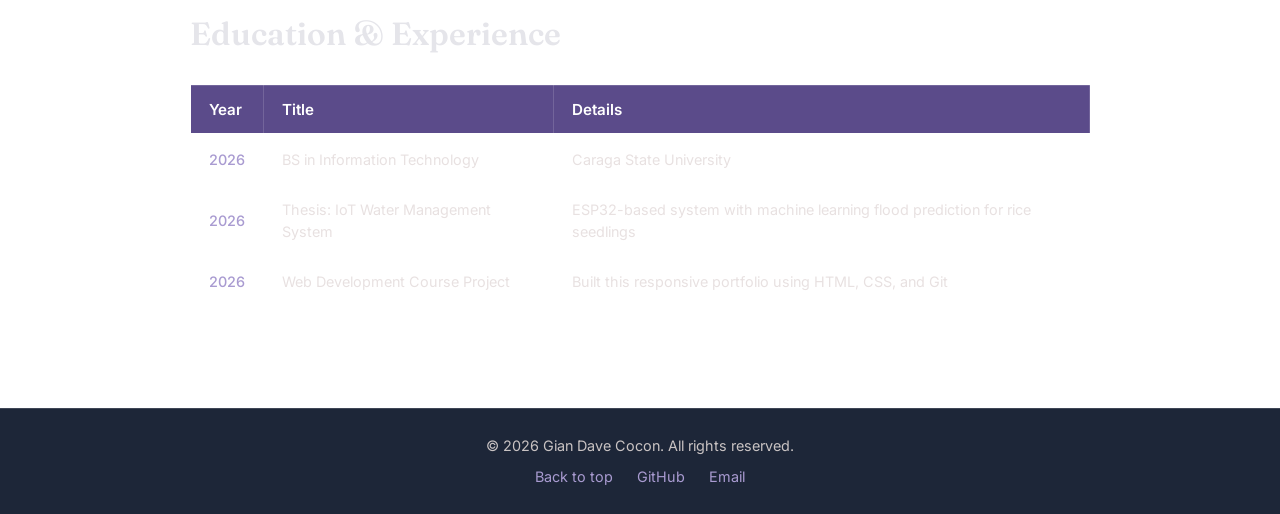
==== commit ffcb4a28: "Complete static portfolio" ====
--- a/index.html
+++ b/index.html
@@ -147,6 +147,7 @@
     <a href="todo.html" class="project-link">View Project</a>
   </div>
 </div>
+
 <section id="contact" class="contact-section">
   <h2 class="contact-heading">Contact</h2>
   <p class="contact-text">
@@ -155,7 +156,6 @@
     or see my work on
     <a href="https://github.com/giandavecocon-ctrl" class="contact-link">GitHub</a>.
   </p>
-
   <form class="contact-form" action="mailto:giandave.cocon@carsu.edu.ph" method="post" enctype="text/plain">
     <div class="form-group">
       <label for="name">Name</label>
@@ -216,6 +216,13 @@
     </table>
   </div>
 </section>
-
+<footer class="site-footer">
+  <p>&copy; 2026 Gian Dave Cocon. All rights reserved.</p>
+  <ul class="footer-links">
+    <li><a href="#home">Back to top</a></li>
+    <li><a href="https://github.com/giandavecocon-ctrl">GitHub</a></li>
+    <li><a href="mailto:giandave.cocon@carsu.edu.ph">Email</a></li>
+  </ul>
+</footer>
 </body>
 </html>
--- a/style.css
+++ b/style.css
@@ -549,38 +549,153 @@
   cursor: pointer;
   transition: background-color 0.2s ease;
 }
+.site-footer {
+  background-color: rgba(10, 20, 40, 0.92);
+  border-top: 1px solid rgba(255, 255, 255, 0.15);
+  text-align: center;
+  padding: 28px 24px;
+  font-family: 'Inter', sans-serif;
+}
+
+.site-footer p {
+  margin: 0 0 12px;
+  font-size: 0.9rem;
+  color: #c9c3c3;
+}
+
+.footer-links {
+  display: flex;
+  flex-wrap: wrap;
+  justify-content: center;
+  gap: 8px 24px;
+  list-style: none;
+  margin: 0;
+  padding: 0;
+}
+
+.footer-links a {
+  font-size: 0.9rem;
+  color: #A99BD1;
+  text-decoration: none;
+}
+
+.footer-links a:hover {
+  color: #e5e5ea;
+  text-decoration: underline;
+}
 
 .send-btn:hover {
   background-color: #726194;
 }
 
+.send-btn:hover {
+  background-color: #726194;
+}
+
+img {
+  max-width: 100%;
+}
+
+/* Tablet */
+@media (max-width: 900px) 
+
+/* Tablet */
+@media (max-width: 900px) {
+  .profile-section {
+    gap: 32px;
+    padding: 60px 24px;
+  }
+  .profile-name {
+    font-size: 2.2rem;
+  }
+}
+
+/* Large phones and small tablets */
 @media (max-width: 700px) {
+  body {
+    background-attachment: scroll; /* fixed backgrounds glitch on phones */
+  }
   .skills-grid {
     grid-template-columns: repeat(2, 1fr);
   }
 }
 
+/* Phones */
 @media (max-width: 600px) {
+  section[id] {
+    scroll-margin-top: 100px; /* the menu can wrap to two lines */
+  }
+
+  .nav-links {
+    gap: 6px 18px;
+    padding: 10px 16px;
+  }
+  .nav-links a {
+    font-size: 0.85rem;
+  }
+
   .profile-section {
     flex-direction: column;
+    align-items: flex-start;
     text-align: left;
-    padding: 60px 20px;
+    gap: 24px;
+    padding: 40px 20px;
   }
   .profile-content {
     border-left: none;
     padding-left: 0;
     border-top: 1px solid #E0DED8;
     padding-top: 24px;
-    margin-top: 16px;
+  }
+  .profile-name {
+    font-size: 1.9rem;
+  }
+  .profile-tagline {
+    font-size: 1.15rem;
+  }
+
+  .about-section,
+  .skills-section,
+  .projects-section,
+  .education-section,
+  .contact-section {
+    padding: 40px 20px 70px;
+  }
+  .about-heading,
+  .skills-heading,
+  .projects-heading,
+  .education-heading,
+  .contact-heading {
+    font-size: 1.6rem;
   }
   .about-columns {
     flex-direction: column;
     gap: 24px;
   }
-}
-
+
+  .edu-table th,
+  .edu-table td {
+    padding: 10px 12px;
+  }
+  .edu-table td:first-child {
+    white-space: normal;
+  }
+
+  .send-btn {
+    width: 100%;
+    align-self: stretch;
+  }
+}
+
+/* Small phones */
 @media (max-width: 480px) {
   .skills-grid {
     grid-template-columns: 1fr;
   }
+  .project-card {
+    flex-basis: 100%;
+  }
+  .project-image {
+    height: 160px;
+  }
 }
